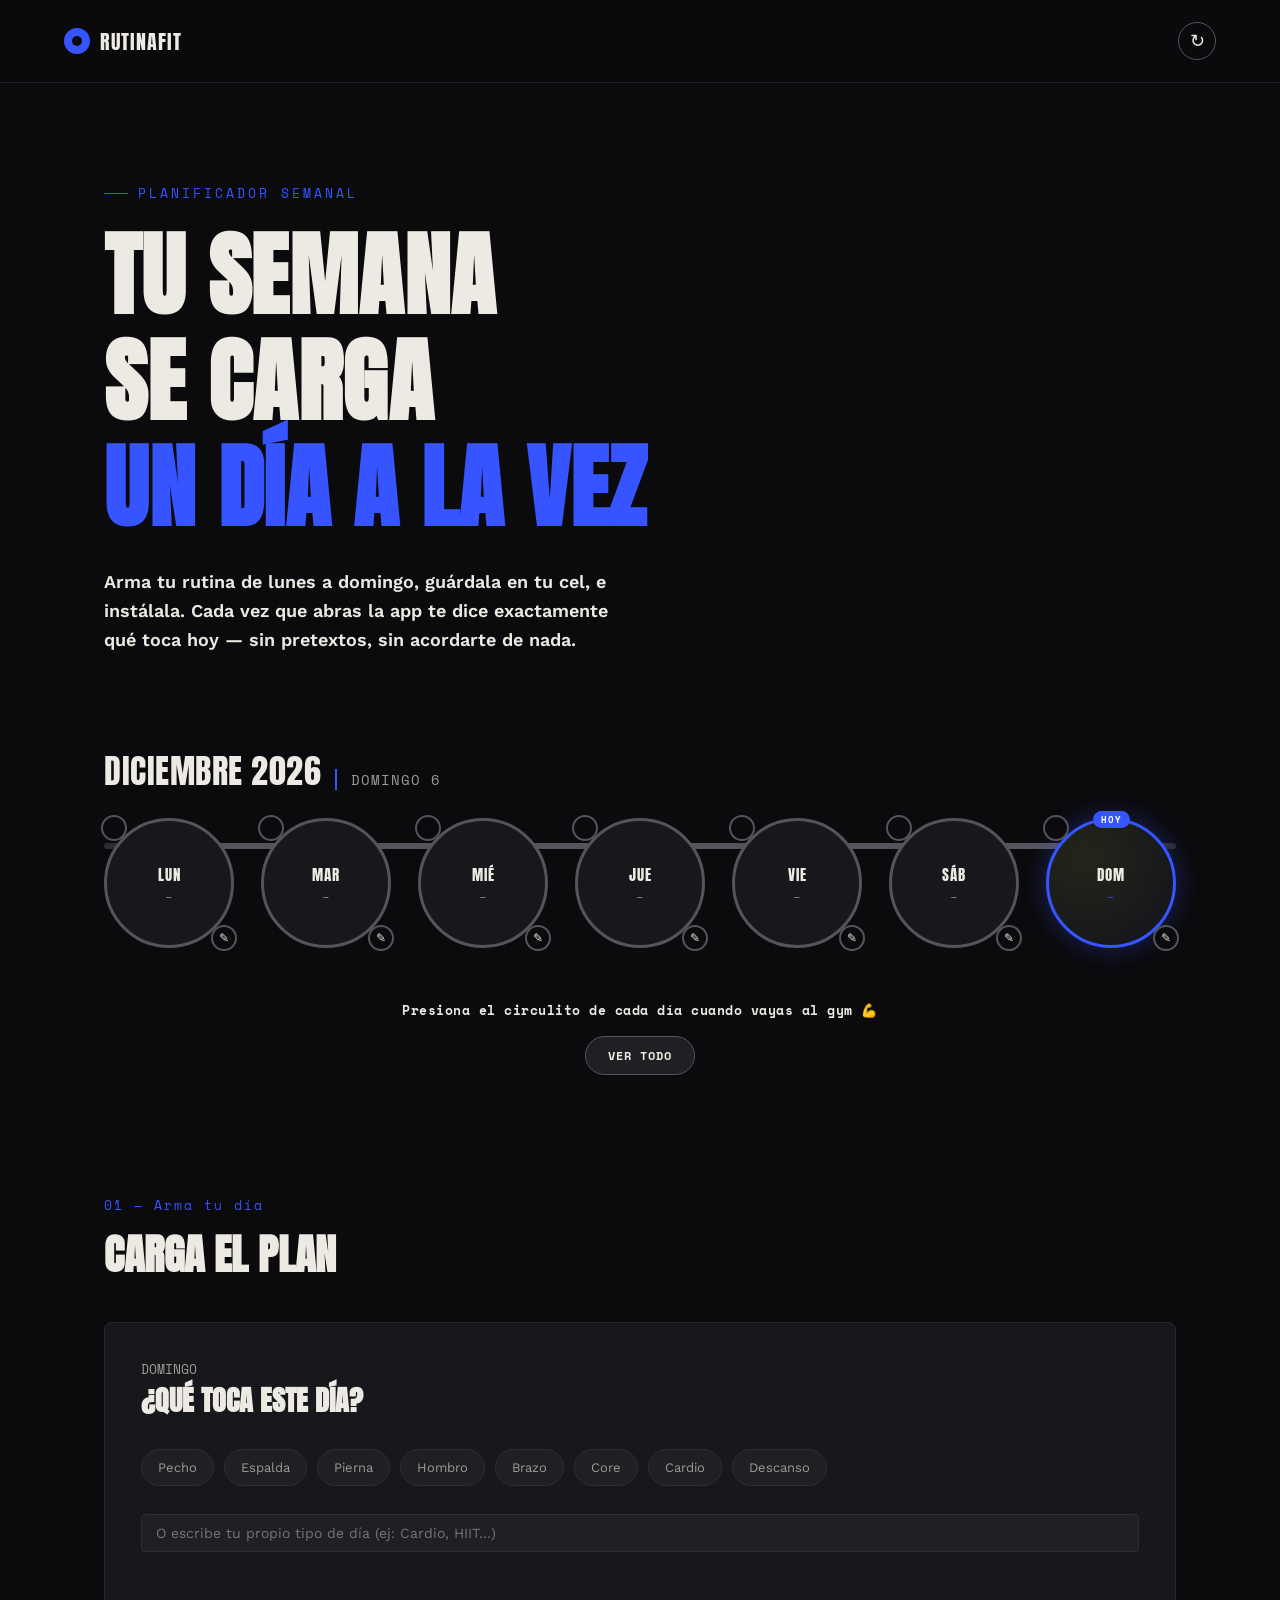
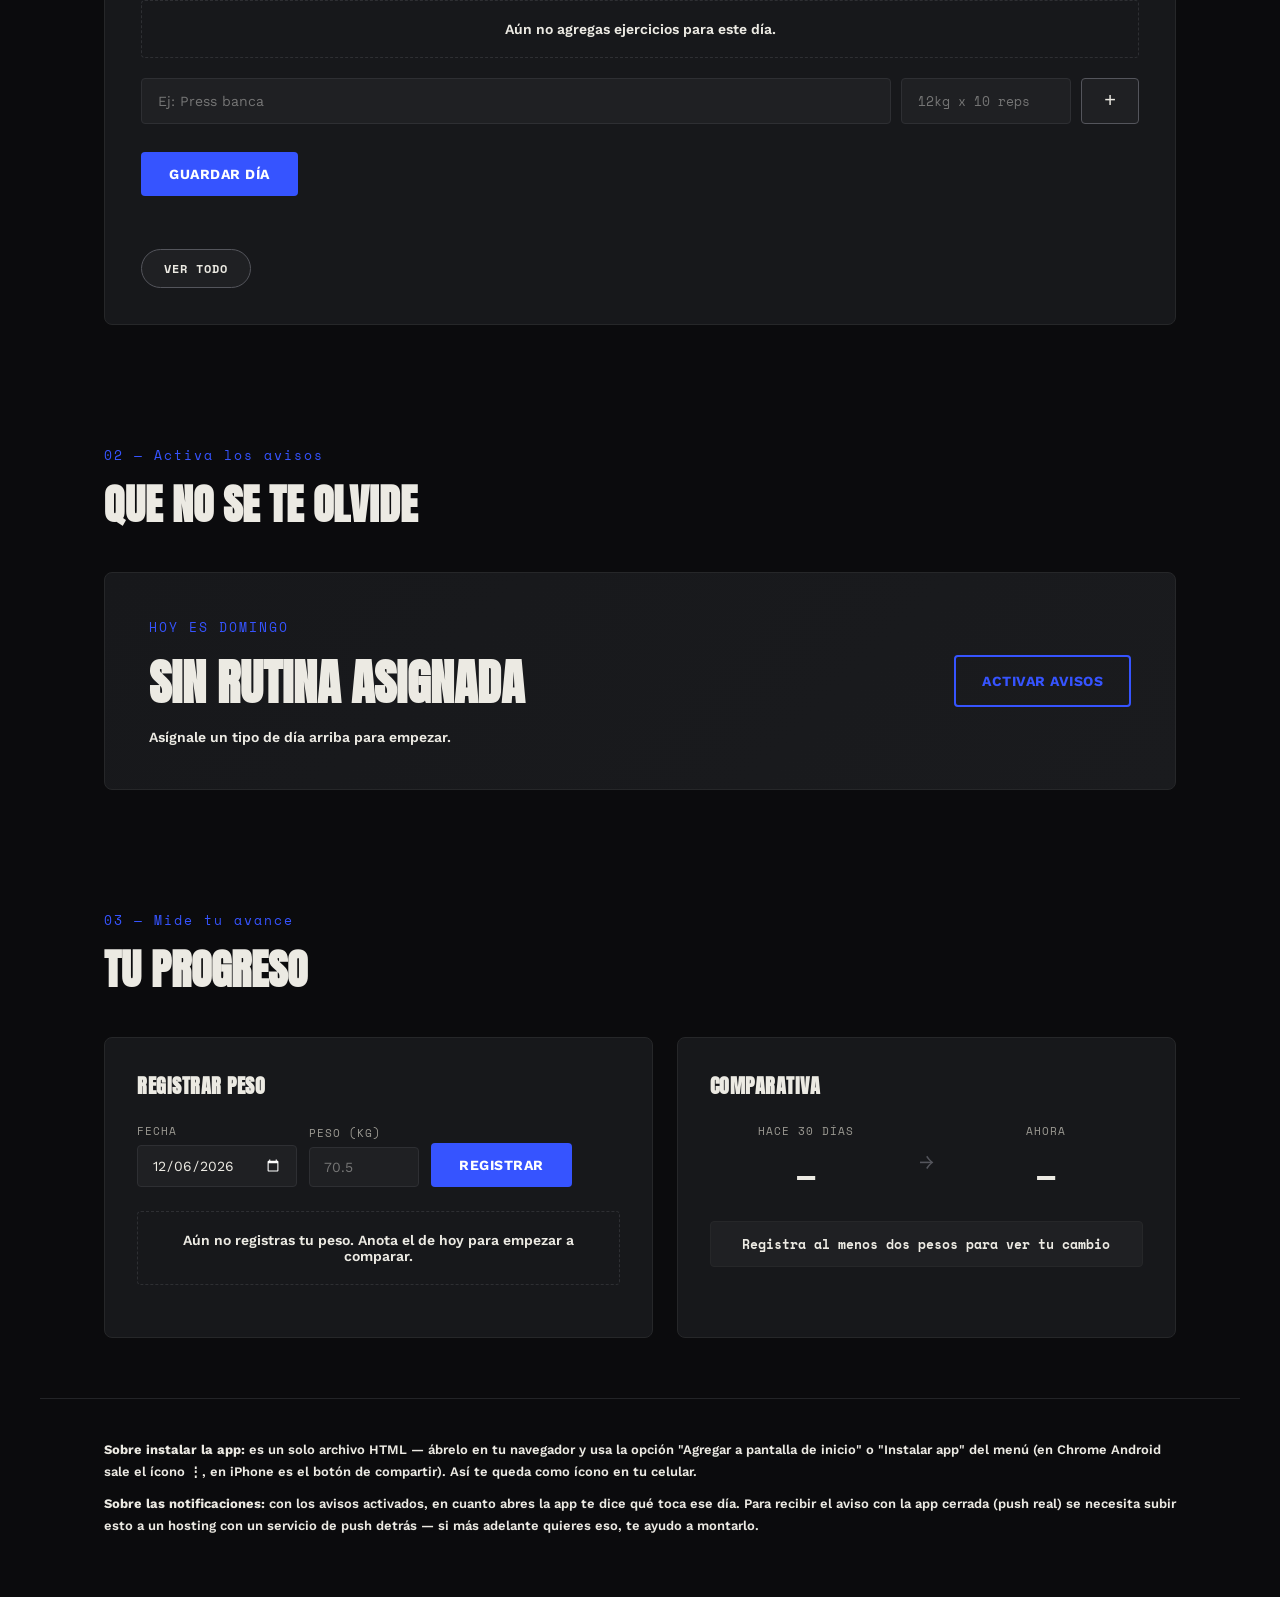
==== rutinafit.html @ 5ab1d134 "Add files via upload" ====
<!DOCTYPE html>
<html lang="es">
<head>
<meta charset="UTF-8">
<meta name="viewport" content="width=device-width, initial-scale=1.0">
<title>RutinaFit — Tu semana, cargada</title>
<meta name="theme-color" content="#0B0B0D">
<meta name="apple-mobile-web-app-capable" content="yes">
<meta name="apple-mobile-web-app-status-bar-style" content="black-translucent">
<meta name="apple-mobile-web-app-title" content="RutinaFit">
<link rel="preconnect" href="https://fonts.googleapis.com">
<link rel="preconnect" href="https://fonts.gstatic.com" crossorigin>
<link href="https://fonts.googleapis.com/css2?family=Anton&family=Work+Sans:wght@400;500;600;700&family=Space+Mono:wght@400;700&display=swap" rel="stylesheet">
<style>
  :root{
    --void:#0B0B0D;
    --panel:#17181B;
    --panel-2:#1F2023;
    --steel:#54555C;
    --chalk:#ECEAE3;
    --chalk-dim:#9C9A93;
    --volt:#3654FF;
    --volt-text:#FFFFFF;
    --blood:#FF4433;
    --radius:4px;
  }
  *{margin:0;padding:0;box-sizing:border-box;}
  html{scroll-behavior:smooth;}
  body{
    background:var(--void);
    color:var(--chalk);
    font-family:'Work Sans', sans-serif;
    -webkit-font-smoothing:antialiased;
    min-height:100vh;
  }
  ::selection{background:var(--volt);color:var(--volt-text);}
  .mono{font-family:'Space Mono', monospace;}
  .display{font-family:'Anton', sans-serif; text-transform:uppercase; letter-spacing:0.5px;}

  /* NAV */
  nav{
    display:flex;justify-content:space-between;align-items:center;
    padding:22px 5vw;
    border-bottom:1px solid #232427;
    position:sticky;top:0;background:rgba(11,11,13,0.9);backdrop-filter:blur(8px);
    z-index:50;
  }
  .logo{display:flex;align-items:center;gap:10px;}
  .logo-mark{width:26px;height:26px;background:var(--volt);border-radius:50%;position:relative;flex-shrink:0;}
  .logo-mark::after{content:"";position:absolute;inset:8px;background:var(--void);border-radius:50%;}
  .logo-text{font-family:'Anton',sans-serif;font-size:20px;letter-spacing:1px;text-transform:uppercase;}
  .nav-actions{display:flex;align-items:center;gap:10px;}
  #refreshBtn{
    background:transparent;border:1px solid var(--steel);color:var(--chalk);
    width:38px;height:38px;border-radius:50%;cursor:pointer;
    font-size:18px;line-height:1;display:flex;align-items:center;justify-content:center;
    transition:all .2s ease;flex-shrink:0;
  }
  #refreshBtn:hover{border-color:var(--volt);color:var(--volt);transform:rotate(90deg);}
  #refreshBtn:active{transform:rotate(180deg) scale(0.92);}
  #installBtn{
    background:transparent;border:1px solid var(--steel);color:var(--chalk);
    padding:10px 18px;font-family:'Space Mono',monospace;font-size:12px;
    text-transform:uppercase;letter-spacing:1px;cursor:pointer;border-radius:var(--radius);
    transition:all .2s ease;display:none;
  }
  #installBtn:hover{border-color:var(--volt);color:var(--volt);}

  /* HERO */
  .hero{padding:100px 5vw 60px;max-width:1200px;margin:0 auto;}
  .eyebrow{
    font-family:'Space Mono',monospace;color:var(--volt);font-size:13px;
    letter-spacing:3px;text-transform:uppercase;margin-bottom:20px;
    display:flex;align-items:center;gap:10px;
  }
  .eyebrow::before{content:"";width:24px;height:1px;background:var(--volt);}

  .date-header{
    display:flex;align-items:baseline;gap:14px;flex-wrap:wrap;
    margin-bottom:22px;
  }
  .date-header .month-year{
    font-family:'Anton',sans-serif;font-size:clamp(24px,3.5vw,34px);
    text-transform:uppercase;color:var(--chalk);letter-spacing:0.5px;
  }
  .date-header .day-today{
    font-family:'Space Mono',monospace;font-size:14px;color:var(--chalk-dim);
    text-transform:uppercase;letter-spacing:1px;
    border-left:2px solid var(--volt);padding-left:14px;
  }
  h1.display{
    font-size:clamp(40px, 8vw, 92px);
    line-height:1.15;
    margin-bottom:28px;
  }
  h1.display .accent{color:var(--volt);display:inline-block;}
  .hero p.sub{
    font-size:18px;color:var(--chalk);font-weight:600;max-width:520px;line-height:1.6;margin-bottom:40px;
  }

  /* BARBELL STRIP - signature element */
  .barbell-wrap{
    margin-top:60px;
    position:relative;
    padding:30px 0;
  }
  .bar-line{
    position:absolute;left:0;right:0;top:50%;height:6px;
    background:linear-gradient(90deg, #2A2B2F, var(--steel) 10%, var(--steel) 90%, #2A2B2F);
    transform:translateY(-50%);
    border-radius:3px;
    z-index:0;
  }
  .plates{display:flex;justify-content:space-between;position:relative;z-index:1;gap:6px;}
  .plate{
    flex:1;
    aspect-ratio:1;
    max-width:130px;
    border-radius:50%;
    background:var(--panel);
    border:3px solid var(--steel);
    display:flex;flex-direction:column;align-items:center;justify-content:center;
    cursor:pointer;
    transition:all .25s ease;
    position:relative;
    padding:8px;
    box-sizing:border-box;
  }
  .plate:hover{border-color:var(--volt);transform:translateY(-4px);}
  .plate.active{
    border-color:var(--volt);
    background:radial-gradient(circle at 30% 30%, #23261a, var(--panel) 70%);
    box-shadow:0 0 24px rgba(54,84,255,0.35);
  }
  .plate.is-today::before{
    content:"HOY";
    position:absolute;top:-10px;
    background:var(--volt);color:var(--volt-text);
    font-family:'Space Mono',monospace;font-size:9px;font-weight:700;
    padding:2px 8px;border-radius:10px;letter-spacing:1px;
  }
  .plate .day-abbr{font-family:'Anton',sans-serif;font-size:15px;letter-spacing:1px;}
  .plate .day-tag{
    font-family:'Space Mono',monospace;font-size:9px;color:var(--chalk-dim);
    margin-top:4px;text-align:center;padding:0 4px;
    text-transform:uppercase;letter-spacing:0.5px;
    max-width:90%;overflow:hidden;text-overflow:ellipsis;white-space:nowrap;
  }
  .plate.active .day-tag{color:var(--volt);}
  .plate .note-btn{
    position:absolute;bottom:-6px;right:-6px;
    width:26px;height:26px;border-radius:50%;
    background:var(--void);border:2px solid var(--steel);
    display:flex;align-items:center;justify-content:center;
    font-size:12px;cursor:pointer;transition:all .2s ease;
    z-index:2;
  }
  .plate .note-btn:hover{border-color:var(--volt);color:var(--volt);transform:scale(1.1);}
  .plate.has-note .note-btn{border-color:var(--volt);background:var(--volt);color:var(--volt-text);}

  .plate .check-btn{
    position:absolute;top:-6px;left:-6px;
    width:26px;height:26px;border-radius:50%;
    background:var(--void);border:2px solid var(--steel);
    display:flex;align-items:center;justify-content:center;
    font-size:13px;font-weight:700;cursor:pointer;transition:all .2s ease;
    z-index:2;color:transparent;
  }
  .plate .check-btn:hover{border-color:var(--chalk);transform:scale(1.1);}
  .plate.attended .check-btn{
    border-color:var(--volt);background:var(--volt);color:var(--volt-text);
  }
  .plate .check-btn.disabled{
    opacity:0.25;cursor:not-allowed;pointer-events:none;
  }

  .week-stat{
    text-align:center;margin-top:22px;
    font-family:'Space Mono',monospace;font-size:13px;color:var(--chalk);font-weight:700;
    letter-spacing:0.5px;
  }
  .week-stat strong{color:var(--volt);}

  .view-all-wrap{text-align:center;margin-top:16px;}
  .view-all-btn{
    background:var(--panel-2);border:1px solid var(--steel);color:var(--chalk);
    padding:10px 22px;border-radius:20px;cursor:pointer;font-weight:600;
    font-family:'Space Mono',monospace;font-size:12px;letter-spacing:1px;text-transform:uppercase;
    transition:all .2s ease;
  }
  .view-all-btn:hover{border-color:var(--volt);color:var(--volt);transform:scale(1.06);}

  /* VISTA MENSUAL */
  .month-modal{
    background:var(--panel);border:1px solid #2E2F33;border-radius:8px;
    padding:32px;width:100%;max-width:600px;
    box-shadow:0 20px 60px rgba(0,0,0,0.5);
    max-height:calc(100vh - 40px);overflow-y:auto;overflow-x:hidden;
    margin:auto;box-sizing:border-box;
  }
  .month-modal-header{
    display:flex;align-items:center;justify-content:space-between;margin-bottom:24px;
  }
  .month-modal-header h3{font-family:'Anton',sans-serif;font-size:24px;text-transform:uppercase;}
  .month-nav{display:flex;gap:8px;}
  .month-nav button{
    background:var(--panel-2);border:1px solid #2E2F33;color:var(--chalk);
    width:32px;height:32px;border-radius:50%;cursor:pointer;font-size:14px;
    display:flex;align-items:center;justify-content:center;transition:all .2s ease;
  }
  .month-nav button:hover{border-color:var(--volt);color:var(--volt);transform:scale(1.1);}
  .month-close{
    background:none;border:none;color:var(--chalk-dim);font-size:20px;cursor:pointer;
    position:absolute;top:20px;right:20px;
  }
  .month-close:hover{color:var(--chalk);}

  .month-stat{
    font-family:'Space Mono',monospace;font-size:13px;color:var(--chalk);font-weight:700;
    text-align:center;margin-bottom:22px;
  }
  .month-stat strong{color:var(--volt);}

  .weekday-row{display:grid;grid-template-columns:repeat(7,minmax(0,1fr));gap:6px;margin-bottom:8px;}
  .weekday-row span{
    text-align:center;font-family:'Space Mono',monospace;font-size:10px;color:var(--chalk-dim);
    text-transform:uppercase;letter-spacing:0.5px;
  }
  .month-grid{display:grid;grid-template-columns:repeat(7,minmax(0,1fr));gap:6px;}
  .month-cell{
    aspect-ratio:1;border-radius:6px;min-width:0;
    display:flex;align-items:center;justify-content:center;
    font-family:'Space Mono',monospace;font-size:12px;color:var(--chalk-dim);
    background:var(--panel-2);border:1px solid #262729;
  }
  .month-cell.empty{background:transparent;border:none;}
  .month-cell.future{opacity:0.3;}
  .month-cell.attended{
    background:var(--volt);color:var(--volt-text);border-color:var(--volt);font-weight:700;
  }
  .month-cell.today-cell{border-color:var(--chalk);}

  .plan-cell{
    min-height:64px;border-radius:6px;min-width:0;
    display:flex;flex-direction:column;align-items:center;justify-content:center;gap:3px;
    background:var(--panel-2);border:1px solid #262729;padding:4px 3px;
    overflow:hidden;cursor:pointer;transition:all .15s ease;
  }
  .plan-cell:not(.empty):hover{border-color:var(--volt);transform:translateY(-1px);}
  .plan-cell.empty{background:transparent;border:none;min-height:0;}
  .plan-cell .cell-day{font-family:'Space Mono',monospace;font-size:11px;color:var(--chalk-dim);flex-shrink:0;}
  .plan-cell .cell-tag{
    font-family:'Work Sans',sans-serif;font-size:9px;color:var(--volt);
    text-transform:uppercase;letter-spacing:0.2px;text-align:center;
    width:100%;line-height:1.15;
    display:-webkit-box;-webkit-line-clamp:2;-webkit-box-orient:vertical;
    overflow:hidden;word-break:break-word;
  }
  .plan-cell.has-tag{border-color:rgba(54,84,255,0.45);}
  .plan-cell.today-cell{border-color:var(--chalk);}

  .month-legend{
    display:flex;align-items:center;justify-content:center;gap:20px;margin-top:20px;
    font-family:'Space Mono',monospace;font-size:11px;color:var(--chalk-dim);
  }
  .month-legend .legend-item{display:flex;align-items:center;gap:6px;}
  .legend-dot{width:12px;height:12px;border-radius:3px;}
  .legend-dot.on{background:var(--volt);}
  .legend-dot.off{background:var(--panel-2);border:1px solid #262729;}

  /* MODAL DE NOTA */
  .modal-overlay{
    position:fixed;inset:0;background:rgba(11,11,13,0.85);backdrop-filter:blur(4px);
    display:none;align-items:center;justify-content:center;z-index:100;padding:20px;
    overflow-y:auto;
  }
  .modal-overlay.open{display:flex;}
  .note-modal{
    background:var(--panel);border:1px solid #2E2F33;border-radius:8px;
    padding:32px;width:100%;max-width:420px;
    box-shadow:0 20px 60px rgba(0,0,0,0.5);
    max-height:calc(100vh - 40px);overflow-y:auto;
    margin:auto;
  }
  .modal-day{
    font-family:'Space Mono',monospace;color:var(--volt);font-size:12px;
    letter-spacing:2px;text-transform:uppercase;margin-bottom:6px;
  }
  .note-modal h3{font-family:'Anton',sans-serif;font-size:24px;text-transform:uppercase;margin-bottom:20px;}
  .note-modal label{
    font-family:'Space Mono',monospace;font-size:11px;color:var(--chalk-dim);
    text-transform:uppercase;letter-spacing:1px;display:block;margin-bottom:8px;
  }
  .note-modal input{
    width:100%;background:var(--panel-2);border:1px solid #2E2F33;color:var(--chalk);
    padding:14px 16px;border-radius:var(--radius);font-family:'Work Sans',sans-serif;font-size:15px;
    margin-bottom:14px;
  }
  .note-modal input:focus{outline:none;border-color:var(--volt);}
  .note-modal .quick-tags{display:flex;flex-wrap:wrap;gap:8px;margin-bottom:24px;}
  .note-modal .quick-tag{
    background:var(--panel-2);border:1px solid #2E2F33;color:var(--chalk-dim);
    padding:7px 13px;border-radius:16px;font-size:12px;cursor:pointer;transition:all .15s ease;
  }
  .note-modal .quick-tag:hover{border-color:var(--volt);color:var(--volt);transform:scale(1.06);}
  .note-modal .modal-actions{display:flex;gap:10px;justify-content:flex-end;}
  .modal-btn-secondary{
    background:none;border:1px solid var(--steel);color:var(--chalk-dim);
    padding:12px 20px;border-radius:var(--radius);cursor:pointer;font-size:13px;
    font-family:'Work Sans',sans-serif;text-transform:uppercase;letter-spacing:0.5px;
    transition:all .15s ease;
  }
  .modal-btn-secondary:hover{color:var(--chalk);border-color:var(--volt);transform:scale(1.06);}

  @media (max-width:720px){
    .plates{flex-wrap:wrap;align-items:flex-start;}
    .plate{flex:0 0 calc(25% - 6px);max-width:none;align-self:flex-start;}
    .bar-line{display:none;}
  }

  /* SECTIONS */
  section{padding:60px 5vw;max-width:1200px;margin:0 auto;}
  .section-head{margin-bottom:36px;}
  .section-head .num{font-family:'Space Mono',monospace;color:var(--volt);font-size:13px;letter-spacing:2px;}
  .section-head h2{font-family:'Anton',sans-serif;font-size:clamp(26px,4vw,42px);text-transform:uppercase;margin-top:8px;}

  /* EDITOR PANEL */
  .editor{
    background:var(--panel);
    border:1px solid #262729;
    border-radius:8px;
    padding:36px;
  }
  .editor-header{
    display:flex;justify-content:space-between;align-items:flex-start;
    margin-bottom:28px;flex-wrap:wrap;gap:16px;
  }
  .editor-header h3{font-family:'Anton',sans-serif;font-size:28px;text-transform:uppercase;}
  .editor-header .day-label{color:var(--chalk-dim);font-family:'Space Mono',monospace;font-size:13px;}

  .tipo-grid{display:flex;flex-wrap:wrap;gap:10px;margin-bottom:28px;}
  .tipo-btn{
    background:var(--panel-2);border:1px solid #2E2F33;color:var(--chalk-dim);
    padding:10px 16px;border-radius:20px;font-size:13px;cursor:pointer;
    transition:all .2s ease;font-family:'Work Sans',sans-serif;
  }
  .tipo-btn:hover{border-color:var(--volt);color:var(--volt);transform:scale(1.08);}
  .tipo-btn.selected{background:var(--volt);color:var(--volt-text);border-color:var(--volt);font-weight:600;}

  .custom-tipo{
    display:flex;gap:10px;margin-bottom:28px;
  }
  .custom-tipo input{
    flex:1;background:var(--panel-2);border:1px solid #2E2F33;color:var(--chalk);
    padding:10px 14px;border-radius:var(--radius);font-family:'Work Sans',sans-serif;font-size:14px;
  }
  .custom-tipo input:focus{outline:none;border-color:var(--volt);}

  .ejercicios-list{display:flex;flex-direction:column;gap:8px;margin-bottom:20px;}
  .ejercicio-row{
    display:flex;align-items:center;gap:12px;
    background:var(--panel-2);padding:12px 16px;border-radius:var(--radius);
    border:1px solid #262729;
  }
  .ejercicio-row .idx{font-family:'Space Mono',monospace;color:var(--volt);font-size:13px;width:20px;}
  .ejercicio-row span.name{flex:1;font-size:14px;}
  .ejercicio-row button{
    background:none;border:none;color:var(--steel);cursor:pointer;font-size:16px;
    padding:4px 8px;line-height:1;
  }
  .ejercicio-row button:hover{color:var(--blood);}

  .add-ejercicio{display:flex;gap:10px;margin-bottom:28px;flex-wrap:wrap;}
  .add-ejercicio input{
    background:var(--panel-2);border:1px solid #2E2F33;color:var(--chalk);
    padding:12px 16px;border-radius:var(--radius);font-family:'Work Sans',sans-serif;font-size:14px;
  }
  .add-ejercicio input#newEjercicioInput{flex:1 1 55%;min-width:160px;}
  .add-ejercicio input#newEjercicioDetailInput{
    flex:0 1 170px;min-width:130px;
    font-family:'Space Mono',monospace;font-size:13px;
  }
  .add-ejercicio input:focus{outline:none;border-color:var(--volt);}
  .add-ejercicio button{
    background:var(--panel-2);border:1px solid var(--steel);color:var(--chalk);
    padding:0 22px;border-radius:var(--radius);cursor:pointer;font-size:20px;
    transition:all .2s ease;
  }
  .add-ejercicio button:hover{border-color:var(--volt);color:var(--volt);transform:scale(1.08);}

  .ejercicio-row .detail-badge{
    font-family:'Space Mono',monospace;font-size:11px;color:var(--volt);
    background:rgba(54,84,255,0.15);padding:4px 10px;border-radius:12px;
    white-space:nowrap;
  }

  .empty-state{
    color:var(--chalk);font-weight:600;font-size:14px;text-align:center;padding:20px;
    border:1px dashed #2E2F33;border-radius:var(--radius);margin-bottom:20px;
  }

  .btn-primary{
    background:var(--volt);color:var(--volt-text);border:none;
    padding:14px 28px;border-radius:var(--radius);font-weight:700;
    font-family:'Work Sans',sans-serif;font-size:14px;cursor:pointer;
    text-transform:uppercase;letter-spacing:0.5px;
    transition:transform .15s ease;
  }
  .btn-primary:hover{transform:translateY(-2px);}
  .save-hint{
    color:var(--chalk-dim);font-size:12px;margin-top:12px;font-family:'Space Mono',monospace;
    opacity:0;transition:opacity .3s ease;
  }
  .save-hint.show{opacity:1;}

  /* HOY TOCA */
  .hoy-card{
    background:linear-gradient(135deg, var(--panel), #1A1B1E);
    border:1px solid #262729;border-radius:8px;
    padding:44px;display:flex;justify-content:space-between;align-items:center;flex-wrap:wrap;gap:24px;
  }
  .hoy-left .label{font-family:'Space Mono',monospace;color:var(--volt);font-size:13px;letter-spacing:2px;margin-bottom:10px;}
  .hoy-left h3{font-family:'Anton',sans-serif;font-size:clamp(28px,5vw,48px);text-transform:uppercase;}
  .hoy-left p{color:var(--chalk);font-weight:600;margin-top:10px;font-size:14px;}
  .notif-btn{
    background:transparent;border:2px solid var(--volt);color:var(--volt);
    padding:16px 26px;border-radius:var(--radius);cursor:pointer;font-weight:700;
    font-family:'Work Sans',sans-serif;font-size:14px;text-transform:uppercase;letter-spacing:0.5px;
    white-space:nowrap;transition:all .2s ease;
  }
  .notif-btn:hover{background:var(--volt);color:var(--volt-text);}
  .notif-btn.active{background:var(--volt);color:var(--volt-text);}
  .notif-btn.active::before{content:"✓ ";}

  footer{
    padding:40px 5vw 60px;max-width:1200px;margin:0 auto;
    border-top:1px solid #232427;
    color:var(--chalk);font-weight:600;font-size:13px;line-height:1.7;
  }
  footer strong{color:var(--chalk);}

  /* PROGRESO */
  .progreso-grid{
    display:grid;grid-template-columns:1.1fr 1fr;gap:24px;
  }
  @media (max-width:900px){ .progreso-grid{grid-template-columns:1fr;} }

  .log-card, .compare-card{
    background:var(--panel);border:1px solid #262729;border-radius:8px;padding:32px;
  }
  .card-title{
    font-family:'Anton',sans-serif;font-size:20px;text-transform:uppercase;
    letter-spacing:0.5px;margin-bottom:22px;
  }

  .log-input-row{display:flex;gap:12px;align-items:flex-end;flex-wrap:wrap;margin-bottom:24px;}
  .input-group{display:flex;flex-direction:column;gap:6px;}
  .input-group label{
    font-family:'Space Mono',monospace;font-size:11px;color:var(--chalk-dim);
    text-transform:uppercase;letter-spacing:1px;
  }
  .input-group input{
    background:var(--panel-2);border:1px solid #2E2F33;color:var(--chalk);
    padding:11px 14px;border-radius:var(--radius);font-family:'Work Sans',sans-serif;font-size:14px;
    color-scheme:dark;
  }
  .input-group input:focus{outline:none;border-color:var(--volt);}
  #weightValueInput{width:110px;}

  .log-list{display:flex;flex-direction:column;gap:8px;max-height:260px;overflow-y:auto;}
  .log-row{
    display:flex;align-items:center;gap:12px;
    background:var(--panel-2);padding:11px 16px;border-radius:var(--radius);
    border:1px solid #262729;
  }
  .log-row .log-date{
    font-family:'Space Mono',monospace;font-size:12px;color:var(--chalk-dim);flex:1;
  }
  .log-row .log-weight{font-family:'Anton',sans-serif;font-size:16px;}
  .log-row .log-weight::after{content:" kg";font-family:'Work Sans',sans-serif;font-size:11px;color:var(--chalk-dim);}
  .log-row button{
    background:none;border:none;color:var(--steel);cursor:pointer;font-size:15px;padding:2px 6px;
  }
  .log-row button:hover{color:var(--blood);}

  .compare-row{display:flex;align-items:center;justify-content:space-between;gap:16px;margin-bottom:20px;}
  .compare-block{text-align:center;flex:1;}
  .compare-label{
    font-family:'Space Mono',monospace;font-size:11px;color:var(--chalk-dim);
    text-transform:uppercase;letter-spacing:1px;margin-bottom:8px;
  }
  .compare-value{font-family:'Anton',sans-serif;font-size:36px;}
  .compare-arrow{color:var(--steel);font-size:20px;}

  .delta-badge{
    text-align:center;padding:12px 16px;border-radius:var(--radius);
    font-family:'Space Mono',monospace;font-size:13px;font-weight:700;margin-bottom:24px;
    background:var(--panel-2);color:var(--chalk);border:1px solid #262729;
  }
  .delta-badge.down{color:var(--volt);border-color:rgba(54,84,255,0.35);}
  .delta-badge.up{color:var(--blood);border-color:rgba(255,68,51,0.3);}

  .chart-wrap{width:100%;}
  .chart-wrap svg{width:100%;height:160px;display:block;}

  @media (max-width:600px){
    .hero{padding:60px 5vw 40px;}
    .editor{padding:24px;}
    .hoy-card{padding:28px;flex-direction:column;align-items:flex-start;}
    .notif-btn{width:100%;}
    .month-modal, .note-modal{padding:18px;max-height:calc(100vh - 24px);}
    .modal-overlay{padding:8px;align-items:flex-start;}
    .month-grid{gap:3px;}
    .plan-cell{min-height:52px;padding:3px 2px;}
    .plan-cell .cell-tag{font-size:7.5px;}
    .plan-cell .cell-day{font-size:10px;}
  }
</style>
</head>
<body>

<nav>
  <div class="logo">
    <div class="logo-mark"></div>
    <div class="logo-text">RutinaFit</div>
  </div>
  <div class="nav-actions">
    <button id="refreshBtn" title="Recargar la app">↻</button>
    <button id="installBtn">↓ Instalar app</button>
  </div>
</nav>

<div class="hero">
  <div class="eyebrow">Planificador semanal</div>
  <h1 class="display">Tu semana<br>se carga<br><span class="accent">un día a la vez</span></h1>
  <p class="sub">Arma tu rutina de lunes a domingo, guárdala en tu cel, e instálala. Cada vez que abras la app te dice exactamente qué toca hoy — sin pretextos, sin acordarte de nada.</p>

  <div class="barbell-wrap">
    <div class="date-header" id="dateHeader"></div>
    <div class="bar-line"></div>
    <div class="plates" id="platesRow"></div>
  </div>
  <div class="week-stat" id="weekStat"></div>
  <div class="view-all-wrap">
    <button class="view-all-btn" id="viewAllBtn">Ver todo</button>
  </div>
</div>

<section id="builder">
  <div class="section-head">
    <div class="num">01 — Arma tu día</div>
    <h2>Carga el plan</h2>
  </div>
  <div class="editor">
    <div class="editor-header">
      <div>
        <div class="day-label" id="editorDayLabel">LUNES</div>
        <h3 id="editorDayTitle">¿Qué toca este día?</h3>
      </div>
    </div>

    <div class="tipo-grid" id="tipoGrid"></div>
    <div class="custom-tipo">
      <input type="text" id="customTipoInput" placeholder="O escribe tu propio tipo de día (ej: Cardio, HIIT...)">
    </div>

    <div class="ejercicios-list" id="ejerciciosList"></div>
    <div class="empty-state" id="emptyState">Aún no agregas ejercicios para este día.</div>

    <div class="add-ejercicio">
      <input type="text" id="newEjercicioInput" placeholder="Ej: Press banca" maxlength="60">
      <input type="text" id="newEjercicioDetailInput" placeholder="12kg x 10 reps" maxlength="30">
      <button id="addEjercicioBtn">+</button>
    </div>

    <button class="btn-primary" id="saveDayBtn">Guardar día</button>
    <div class="save-hint" id="saveHint">✓ Guardado en este dispositivo</div>

    <div class="view-all-wrap" style="text-align:left;margin-top:24px;">
      <button class="view-all-btn" id="viewPlanBtn">Ver todo</button>
    </div>
  </div>
</section>

<section id="hoy">
  <div class="section-head">
    <div class="num">02 — Activa los avisos</div>
    <h2>Que no se te olvide</h2>
  </div>
  <div class="hoy-card">
    <div class="hoy-left">
      <div class="label" id="hoyLabel">HOY ES LUNES</div>
      <h3 id="hoyTipo">Sin rutina asignada</h3>
      <p id="hoyDetalle">Asígnale un tipo de día arriba para empezar.</p>
    </div>
    <button class="notif-btn" id="notifBtn">Activar avisos</button>
  </div>
</section>

<section id="progreso">
  <div class="section-head">
    <div class="num">03 — Mide tu avance</div>
    <h2>Tu progreso</h2>
  </div>

  <div class="progreso-grid">
    <div class="log-card">
      <h3 class="card-title">Registrar peso</h3>
      <div class="log-input-row">
        <div class="input-group">
          <label for="weightDateInput">Fecha</label>
          <input type="date" id="weightDateInput">
        </div>
        <div class="input-group">
          <label for="weightValueInput">Peso (kg)</label>
          <input type="number" id="weightValueInput" step="0.1" min="0" placeholder="70.5">
        </div>
        <button class="btn-primary" id="addWeightBtn">Registrar</button>
      </div>

      <div class="log-list" id="weightLogList"></div>
      <div class="empty-state" id="weightEmptyState">Aún no registras tu peso. Anota el de hoy para empezar a comparar.</div>
    </div>

    <div class="compare-card">
      <h3 class="card-title">Comparativa</h3>
      <div class="compare-row">
        <div class="compare-block">
          <div class="compare-label" id="compareFromLabel">Hace 30 días</div>
          <div class="compare-value" id="compareFromValue">—</div>
        </div>
        <div class="compare-arrow" id="compareArrow">→</div>
        <div class="compare-block">
          <div class="compare-label">Ahora</div>
          <div class="compare-value" id="compareToValue">—</div>
        </div>
      </div>
      <div class="delta-badge" id="deltaBadge">Registra al menos dos pesos para ver tu cambio</div>

      <div class="chart-wrap" id="chartWrap">
        <svg id="weightChart" viewBox="0 0 600 200" preserveAspectRatio="none"></svg>
      </div>
    </div>
  </div>
</section>

<footer>
  <p><strong>Sobre instalar la app:</strong> es un solo archivo HTML — ábrelo en tu navegador y usa la opción "Agregar a pantalla de inicio" o "Instalar app" del menú (en Chrome Android sale el ícono ⋮, en iPhone es el botón de compartir). Así te queda como ícono en tu celular.</p>
  <p style="margin-top:10px;"><strong>Sobre las notificaciones:</strong> con los avisos activados, en cuanto abres la app te dice qué toca ese día. Para recibir el aviso con la app cerrada (push real) se necesita subir esto a un hosting con un servicio de push detrás — si más adelante quieres eso, te ayudo a montarlo.</p>
</footer>

<div class="modal-overlay" id="noteModalOverlay">
  <div class="note-modal">
    <div class="modal-day" id="modalDayLabel">JUEVES</div>
    <h3>Ingresar nota</h3>
    <label for="modalNoteInput">¿Qué toca este día?</label>
    <input type="text" id="modalNoteInput" placeholder="Ej: Día de pecho" maxlength="40">
    <div class="quick-tags" id="modalQuickTags"></div>
    <div class="modal-actions">
      <button class="modal-btn-secondary" id="modalCancelBtn">Cancelar</button>
      <button class="btn-primary" id="modalSaveBtn">Guardar nota</button>
    </div>
  </div>
</div>

<div class="modal-overlay" id="monthModalOverlay">
  <div class="month-modal" style="position:relative;">
    <button class="month-close" id="monthCloseBtn">✕</button>
    <div class="month-modal-header">
      <h3 id="monthLabel">Agosto 2026</h3>
      <div class="month-nav">
        <button id="monthPrevBtn">‹</button>
        <button id="monthNextBtn">›</button>
      </div>
    </div>
    <div class="month-stat" id="monthStat"></div>
    <div class="weekday-row">
      <span>L</span><span>M</span><span>M</span><span>J</span><span>V</span><span>S</span><span>D</span>
    </div>
    <div class="month-grid" id="monthGrid"></div>
    <div class="month-legend">
      <div class="legend-item"><div class="legend-dot on"></div> Asististe</div>
      <div class="legend-item"><div class="legend-dot off"></div> No asististe</div>
    </div>
  </div>
</div>

<div class="modal-overlay" id="planModalOverlay">
  <div class="month-modal" style="position:relative;">
    <button class="month-close" id="planCloseBtn">✕</button>
    <div class="month-modal-header">
      <h3 id="planMonthLabel">Agosto 2026</h3>
      <div class="month-nav">
        <button id="planPrevBtn">‹</button>
        <button id="planNextBtn">›</button>
      </div>
    </div>
    <div class="month-stat">Tu plan repetido cada semana, día por día</div>
    <div class="weekday-row">
      <span>L</span><span>M</span><span>M</span><span>J</span><span>V</span><span>S</span><span>D</span>
    </div>
    <div class="month-grid" id="planGrid"></div>
  </div>
</div>

<div class="modal-overlay" id="dayDetailOverlay">
  <div class="month-modal" style="position:relative;">
    <button class="month-close" id="dayDetailCloseBtn">✕</button>
    <div class="modal-day" id="dayDetailDate">8 DE AGOSTO, 2026</div>
    <h3 id="dayDetailTitle" style="font-family:'Anton',sans-serif;font-size:26px;text-transform:uppercase;margin-bottom:24px;">Jueves / Día de pecho</h3>
    <div class="ejercicios-list" id="dayDetailList"></div>
    <div class="empty-state" id="dayDetailEmpty">No hay ejercicios registrados para este día.</div>
  </div>
</div>

<script>
const DIAS = ["Lunes","Martes","Miércoles","Jueves","Viernes","Sábado","Domingo"];
const DIAS_ABBR = ["LUN","MAR","MIÉ","JUE","VIE","SÁB","DOM"];
const TIPOS_PRESET = ["Pecho","Espalda","Pierna","Hombro","Brazo","Core","Cardio","Descanso"];

const STORAGE_KEY = "rutinafit_week_v1";
const NOTIF_KEY = "rutinafit_notif_enabled";
const LAST_NOTIF_DAY_KEY = "rutinafit_last_notified_day";

function jsDayToIndex(jsDay){ // JS: 0=Sun..6=Sat -> our index 0=Mon..6=Sun
  return jsDay === 0 ? 6 : jsDay - 1;
}

function isoDate(d){
  const y = d.getFullYear();
  const m = String(d.getMonth()+1).padStart(2,'0');
  const day = String(d.getDate()).padStart(2,'0');
  return `${y}-${m}-${day}`;
}

function getMondayOfCurrentWeek(){
  const now = new Date();
  const idx = jsDayToIndex(now.getDay()); // 0=Mon..6=Sun
  const monday = new Date(now);
  monday.setDate(now.getDate() - idx);
  monday.setHours(0,0,0,0);
  return monday;
}

function dateForPlateIndex(i){
  const monday = getMondayOfCurrentWeek();
  const d = new Date(monday);
  d.setDate(monday.getDate() + i);
  return d;
}

function loadWeek(){
  try{
    const raw = localStorage.getItem(STORAGE_KEY);
    if(raw) return JSON.parse(raw);
  }catch(e){}
  const week = {};
  DIAS.forEach(d => week[d] = {tipo:"", ejercicios:[]});
  return week;
}

function saveWeek(week){
  localStorage.setItem(STORAGE_KEY, JSON.stringify(week));
}

let week = loadWeek();
let selectedDayIndex = jsDayToIndex(new Date().getDay());
let draftTipo = week[DIAS[selectedDayIndex]].tipo;

// ===== ASISTENCIA AL GYM =====
const ATTENDANCE_KEY = "rutinafit_attendance_v1";

function loadAttendance(){
  try{
    const raw = localStorage.getItem(ATTENDANCE_KEY);
    if(raw) return JSON.parse(raw);
  }catch(e){}
  return [];
}
function saveAttendance(list){
  localStorage.setItem(ATTENDANCE_KEY, JSON.stringify(list));
}
let attendance = loadAttendance();

function toggleAttendance(dateStr){
  if(attendance.includes(dateStr)){
    attendance = attendance.filter(d => d !== dateStr);
  } else {
    attendance.push(dateStr);
  }
  saveAttendance(attendance);
}

function renderWeekStat(){
  const stat = document.getElementById('weekStat');
  let count = 0;
  for(let i=0;i<7;i++){
    if(attendance.includes(isoDate(dateForPlateIndex(i)))) count++;
  }
  if(count === 0){
    stat.innerHTML = `Presiona el circulito de cada día cuando vayas al gym 💪`;
  } else {
    stat.innerHTML = `Fuiste al gym <strong>${count} de 7</strong> días esta semana`;
  }
}

const MESES_FULL = ["Enero","Febrero","Marzo","Abril","Mayo","Junio","Julio","Agosto","Septiembre","Octubre","Noviembre","Diciembre"];
const DIAS_FULL = ["Lunes","Martes","Miércoles","Jueves","Viernes","Sábado","Domingo"];

function renderDateHeader(){
  const now = new Date();
  const diaNombre = DIAS_FULL[jsDayToIndex(now.getDay())];
  const mes = MESES_FULL[now.getMonth()];
  const dia = now.getDate();
  const anio = now.getFullYear();
  document.getElementById('dateHeader').innerHTML = `
    <span class="month-year">${mes} ${anio}</span>
    <span class="day-today">${diaNombre} ${dia}</span>
  `;
}

function renderPlates(){
  const row = document.getElementById('platesRow');
  row.innerHTML = "";
  const todayIndex = jsDayToIndex(new Date().getDay());
  const todayStr = isoDate(new Date());
  DIAS.forEach((dia, i) => {
    const plate = document.createElement('div');
    plate.className = 'plate';
    if(i === selectedDayIndex) plate.classList.add('active');
    if(i === todayIndex) plate.classList.add('is-today');
    const tipo = week[dia].tipo;
    if(tipo) plate.classList.add('has-note');

    const plateDateStr = isoDate(dateForPlateIndex(i));
    const isAttended = attendance.includes(plateDateStr);
    if(isAttended) plate.classList.add('attended');

    plate.innerHTML = `
      <div class="check-btn" data-date="${plateDateStr}" title="${isAttended ? 'Marcado como asistido' : 'Marcar asistencia'}">✓</div>
      <div class="day-abbr">${DIAS_ABBR[i]}</div>
      <div class="day-tag">${tipo ? tipo : '—'}</div>
      <div class="note-btn" data-day-index="${i}" title="Ingresar nota">✎</div>
    `;
    plate.addEventListener('click', (e) => {
      if(e.target.closest('.note-btn') || e.target.closest('.check-btn')) return;
      selectedDayIndex = i;
      draftTipo = week[dia].tipo;
      renderPlates();
      renderEditor();
    });
    plate.querySelector('.note-btn').addEventListener('click', (e) => {
      e.stopPropagation();
      openNoteModal(i);
    });
    plate.querySelector('.check-btn').addEventListener('click', (e) => {
      e.stopPropagation();
      toggleAttendance(plateDateStr);
      renderPlates();
      renderWeekStat();
    });
    row.appendChild(plate);
  });
  renderWeekStat();
}

// ===== VISTA MENSUAL (CALENDARIO) =====
const MESES = ["Enero","Febrero","Marzo","Abril","Mayo","Junio","Julio","Agosto","Septiembre","Octubre","Noviembre","Diciembre"];
let monthViewDate = new Date();
monthViewDate.setDate(1);

function openMonthModal(){
  monthViewDate = new Date();
  monthViewDate.setDate(1);
  renderMonthGrid();
  document.getElementById('monthModalOverlay').classList.add('open');
}
function closeMonthModal(){
  document.getElementById('monthModalOverlay').classList.remove('open');
}

function renderMonthGrid(){
  const year = monthViewDate.getFullYear();
  const month = monthViewDate.getMonth();
  document.getElementById('monthLabel').textContent = `${MESES[month]} ${year}`;

  const firstOfMonth = new Date(year, month, 1);
  const daysInMonth = new Date(year, month + 1, 0).getDate();
  const leadBlanks = jsDayToIndex(firstOfMonth.getDay()); // how many blanks before day 1
  const todayStr = isoDate(new Date());

  const grid = document.getElementById('monthGrid');
  grid.innerHTML = "";

  for(let i=0;i<leadBlanks;i++){
    const cell = document.createElement('div');
    cell.className = 'month-cell empty';
    grid.appendChild(cell);
  }

  let attendedCount = 0;
  let elapsedDays = 0;

  for(let day=1; day<=daysInMonth; day++){
    const d = new Date(year, month, day);
    const dStr = isoDate(d);
    const isFuture = dStr > todayStr;
    const isAttended = attendance.includes(dStr);
    if(!isFuture) elapsedDays++;
    if(isAttended) attendedCount++;

    const cell = document.createElement('div');
    cell.className = 'month-cell';
    if(isFuture) cell.classList.add('future');
    if(isAttended) cell.classList.add('attended');
    if(dStr === todayStr) cell.classList.add('today-cell');
    cell.textContent = day;
    grid.appendChild(cell);
  }

  const stat = document.getElementById('monthStat');
  if(elapsedDays === 0){
    stat.innerHTML = `Este mes todavía no empieza`;
  } else {
    stat.innerHTML = `Asististe <strong>${attendedCount} de ${elapsedDays}</strong> días transcurridos`;
  }
}

document.getElementById('viewAllBtn').addEventListener('click', openMonthModal);
document.getElementById('monthCloseBtn').addEventListener('click', closeMonthModal);
document.getElementById('monthModalOverlay').addEventListener('click', (e) => {
  if(e.target.id === 'monthModalOverlay') closeMonthModal();
});
document.getElementById('monthPrevBtn').addEventListener('click', () => {
  monthViewDate.setMonth(monthViewDate.getMonth() - 1);
  renderMonthGrid();
});
document.getElementById('monthNextBtn').addEventListener('click', () => {
  monthViewDate.setMonth(monthViewDate.getMonth() + 1);
  renderMonthGrid();
});

// ===== VISTA DE PLAN MENSUAL (rutinas por día) =====
let planViewDate = new Date();
planViewDate.setDate(1);

function openPlanModal(){
  planViewDate = new Date();
  planViewDate.setDate(1);
  renderPlanGrid();
  document.getElementById('planModalOverlay').classList.add('open');
}
function closePlanModal(){
  document.getElementById('planModalOverlay').classList.remove('open');
}

function renderPlanGrid(){
  const year = planViewDate.getFullYear();
  const month = planViewDate.getMonth();
  document.getElementById('planMonthLabel').textContent = `${MESES[month]} ${year}`;

  const firstOfMonth = new Date(year, month, 1);
  const daysInMonth = new Date(year, month + 1, 0).getDate();
  const leadBlanks = jsDayToIndex(firstOfMonth.getDay());
  const todayStr = isoDate(new Date());

  const grid = document.getElementById('planGrid');
  grid.innerHTML = "";

  for(let i=0;i<leadBlanks;i++){
    const cell = document.createElement('div');
    cell.className = 'plan-cell empty';
    grid.appendChild(cell);
  }

  for(let day=1; day<=daysInMonth; day++){
    const d = new Date(year, month, day);
    const dStr = isoDate(d);
    const weekdayIndex = jsDayToIndex(d.getDay());
    const diaNombre = DIAS[weekdayIndex];
    const tipo = week[diaNombre].tipo;

    const cell = document.createElement('div');
    cell.className = 'plan-cell';
    if(tipo) cell.classList.add('has-tag');
    if(dStr === todayStr) cell.classList.add('today-cell');
    cell.innerHTML = `
      <span class="cell-day">${day}</span>
      ${tipo ? `<span class="cell-tag">${tipo}</span>` : ''}
    `;
    cell.addEventListener('click', () => openDayDetail(d, weekdayIndex));
    grid.appendChild(cell);
  }
}

// ===== DETALLE DE DÍA =====
function openDayDetail(dateObj, weekdayIndex){
  const diaNombre = DIAS[weekdayIndex];
  const data = week[diaNombre];
  const dayNum = dateObj.getDate();
  const mesNombre = MESES[dateObj.getMonth()];
  const anio = dateObj.getFullYear();

  document.getElementById('dayDetailDate').textContent = `${dayNum} DE ${mesNombre.toUpperCase()}, ${anio}`;
  document.getElementById('dayDetailTitle').textContent = data.tipo
    ? `${diaNombre} / Día de ${data.tipo}`
    : `${diaNombre} / Sin rutina asignada`;

  const list = document.getElementById('dayDetailList');
  const empty = document.getElementById('dayDetailEmpty');
  list.innerHTML = "";
  if(!data.ejercicios || data.ejercicios.length === 0){
    empty.style.display = 'block';
  } else {
    empty.style.display = 'none';
    data.ejercicios.forEach((ej, idx) => {
      const name = typeof ej === 'string' ? ej : ej.name;
      const detail = typeof ej === 'string' ? '' : (ej.detail || '');
      const row = document.createElement('div');
      row.className = 'ejercicio-row';
      row.innerHTML = `
        <span class="idx mono">${String(idx+1).padStart(2,'0')}</span>
        <span class="name">${name}</span>
        ${detail ? `<span class="detail-badge">${detail}</span>` : ''}
      `;
      list.appendChild(row);
    });
  }

  document.getElementById('dayDetailOverlay').classList.add('open');
}
document.getElementById('dayDetailCloseBtn').addEventListener('click', () => {
  document.getElementById('dayDetailOverlay').classList.remove('open');
});
document.getElementById('dayDetailOverlay').addEventListener('click', (e) => {
  if(e.target.id === 'dayDetailOverlay') document.getElementById('dayDetailOverlay').classList.remove('open');
});

document.getElementById('viewPlanBtn').addEventListener('click', openPlanModal);
document.getElementById('planCloseBtn').addEventListener('click', closePlanModal);
document.getElementById('planModalOverlay').addEventListener('click', (e) => {
  if(e.target.id === 'planModalOverlay') closePlanModal();
});
document.getElementById('planPrevBtn').addEventListener('click', () => {
  planViewDate.setMonth(planViewDate.getMonth() - 1);
  renderPlanGrid();
});
document.getElementById('planNextBtn').addEventListener('click', () => {
  planViewDate.setMonth(planViewDate.getMonth() + 1);
  renderPlanGrid();
});

// ===== MODAL DE NOTA RÁPIDA =====
let modalDayIndex = null;
const NOTE_QUICK_TAGS = ["Pecho","Espalda","Pierna","Hombro","Brazo","Core","Cardio","Descanso"];

function openNoteModal(dayIndex){
  modalDayIndex = dayIndex;
  const dia = DIAS[dayIndex];
  document.getElementById('modalDayLabel').textContent = dia.toUpperCase();
  document.getElementById('modalNoteInput').value = week[dia].tipo || "";
  const tagsWrap = document.getElementById('modalQuickTags');
  tagsWrap.innerHTML = "";
  NOTE_QUICK_TAGS.forEach(tag => {
    const btn = document.createElement('div');
    btn.className = 'quick-tag';
    btn.textContent = tag;
    btn.addEventListener('click', () => {
      document.getElementById('modalNoteInput').value = tag;
    });
    tagsWrap.appendChild(btn);
  });
  document.getElementById('noteModalOverlay').classList.add('open');
  setTimeout(() => document.getElementById('modalNoteInput').focus(), 50);
}

function closeNoteModal(){
  document.getElementById('noteModalOverlay').classList.remove('open');
  modalDayIndex = null;
}

function saveNoteModal(){
  if(modalDayIndex === null) return;
  const dia = DIAS[modalDayIndex];
  const val = document.getElementById('modalNoteInput').value.trim();
  week[dia].tipo = val;
  saveWeek(week);
  if(modalDayIndex === selectedDayIndex) draftTipo = val;
  closeNoteModal();
  renderPlates();
  renderEditor();
  renderHoy();
}

document.getElementById('modalCancelBtn').addEventListener('click', closeNoteModal);
document.getElementById('modalSaveBtn').addEventListener('click', saveNoteModal);
document.getElementById('noteModalOverlay').addEventListener('click', (e) => {
  if(e.target.id === 'noteModalOverlay') closeNoteModal();
});
document.getElementById('modalNoteInput').addEventListener('keydown', (e) => {
  if(e.key === 'Enter'){ e.preventDefault(); saveNoteModal(); }
  if(e.key === 'Escape'){ closeNoteModal(); }
});

function renderTipoGrid(){
  const grid = document.getElementById('tipoGrid');
  grid.innerHTML = "";
  TIPOS_PRESET.forEach(tipo => {
    const btn = document.createElement('button');
    btn.className = 'tipo-btn';
    btn.textContent = tipo;
    if(draftTipo === tipo) btn.classList.add('selected');
    btn.addEventListener('click', () => {
      draftTipo = tipo;
      document.getElementById('customTipoInput').value = "";
      renderTipoGrid();
    });
    grid.appendChild(btn);
  });
}

function ejercicioLabel(ej){
  if(typeof ej === 'string') return ej;
  return ej.detail ? `${ej.name} — ${ej.detail}` : ej.name;
}

function renderEjercicios(){
  const dia = DIAS[selectedDayIndex];
  const list = document.getElementById('ejerciciosList');
  const empty = document.getElementById('emptyState');
  const ejercicios = week[dia].ejercicios;
  list.innerHTML = "";
  if(ejercicios.length === 0){
    empty.style.display = 'block';
  } else {
    empty.style.display = 'none';
    ejercicios.forEach((ej, idx) => {
      const name = typeof ej === 'string' ? ej : ej.name;
      const detail = typeof ej === 'string' ? '' : (ej.detail || '');
      const row = document.createElement('div');
      row.className = 'ejercicio-row';
      row.innerHTML = `
        <span class="idx mono">${String(idx+1).padStart(2,'0')}</span>
        <span class="name">${name}</span>
        ${detail ? `<span class="detail-badge">${detail}</span>` : ''}
        <button data-idx="${idx}" title="Quitar">✕</button>
      `;
      row.querySelector('button').addEventListener('click', () => {
        week[dia].ejercicios.splice(idx, 1);
        renderEjercicios();
      });
      list.appendChild(row);
    });
  }
}

function renderEditor(){
  const dia = DIAS[selectedDayIndex];
  document.getElementById('editorDayLabel').textContent = dia.toUpperCase();
  document.getElementById('editorDayTitle').textContent = draftTipo ? `Día de ${draftTipo}` : '¿Qué toca este día?';
  document.getElementById('customTipoInput').value = TIPOS_PRESET.includes(draftTipo) ? "" : draftTipo;
  renderTipoGrid();
  renderEjercicios();
  document.getElementById('saveHint').classList.remove('show');
}

function renderHoy(){
  const todayIndex = jsDayToIndex(new Date().getDay());
  const dia = DIAS[todayIndex];
  const data = week[dia];
  document.getElementById('hoyLabel').textContent = `HOY ES ${dia.toUpperCase()}`;
  if(data.tipo){
    document.getElementById('hoyTipo').textContent = `Día de ${data.tipo}`;
    document.getElementById('hoyDetalle').textContent = data.ejercicios.length
      ? data.ejercicios.map(ejercicioLabel).join(' · ')
      : 'Sin ejercicios listados todavía.';
  } else {
    document.getElementById('hoyTipo').textContent = 'Sin rutina asignada';
    document.getElementById('hoyDetalle').textContent = 'Asígnale un tipo de día arriba para empezar.';
  }
}

// Custom tipo input
document.getElementById('customTipoInput').addEventListener('input', (e) => {
  draftTipo = e.target.value;
  renderTipoGrid();
  document.getElementById('editorDayTitle').textContent = draftTipo ? `Día de ${draftTipo}` : '¿Qué toca este día?';
});

// Add ejercicio
function addEjercicio(){
  const input = document.getElementById('newEjercicioInput');
  const detailInput = document.getElementById('newEjercicioDetailInput');
  const val = input.value.trim();
  const detail = detailInput.value.trim();
  if(!val) return;
  const dia = DIAS[selectedDayIndex];
  week[dia].ejercicios.push({name: val, detail});
  input.value = "";
  detailInput.value = "";
  input.focus();
  renderEjercicios();
}
document.getElementById('addEjercicioBtn').addEventListener('click', addEjercicio);
document.getElementById('newEjercicioInput').addEventListener('keydown', (e) => {
  if(e.key === 'Enter'){ e.preventDefault(); addEjercicio(); }
});
document.getElementById('newEjercicioDetailInput').addEventListener('keydown', (e) => {
  if(e.key === 'Enter'){ e.preventDefault(); addEjercicio(); }
});

// Save day
document.getElementById('saveDayBtn').addEventListener('click', () => {
  const dia = DIAS[selectedDayIndex];
  week[dia].tipo = draftTipo.trim();
  saveWeek(week);
  renderPlates();
  renderHoy();
  const hint = document.getElementById('saveHint');
  hint.classList.add('show');
  setTimeout(() => hint.classList.remove('show'), 2000);
});

// Notifications
function updateNotifBtn(){
  const btn = document.getElementById('notifBtn');
  const enabled = localStorage.getItem(NOTIF_KEY) === 'true' && Notification.permission === 'granted';
  if(enabled){
    btn.textContent = 'Avisos activados';
    btn.classList.add('active');
  } else {
    btn.textContent = 'Activar avisos';
    btn.classList.remove('active');
  }
}

function maybeNotifyToday(){
  if(localStorage.getItem(NOTIF_KEY) !== 'true') return;
  if(Notification.permission !== 'granted') return;
  const todayIndex = jsDayToIndex(new Date().getDay());
  const todayKey = new Date().toDateString();
  const lastNotified = localStorage.getItem(LAST_NOTIF_DAY_KEY);
  if(lastNotified === todayKey) return;
  const dia = DIAS[todayIndex];
  const data = week[dia];
  const titulo = data.tipo ? `Hoy toca: ${data.tipo} 💪` : 'RutinaFit';
  const cuerpo = data.tipo
    ? (data.ejercicios.length ? data.ejercicios.map(ejercicioLabel).join(' · ') : 'No agregaste ejercicios para hoy todavía.')
    : 'No has asignado rutina para hoy. Ábrela y arma tu plan.';
  try{
    new Notification(titulo, { body: cuerpo });
    localStorage.setItem(LAST_NOTIF_DAY_KEY, todayKey);
  }catch(e){}
}

document.getElementById('notifBtn').addEventListener('click', async () => {
  if(!('Notification' in window)){
    alert('Tu navegador no soporta notificaciones.');
    return;
  }
  if(Notification.permission === 'granted'){
    const enabled = localStorage.getItem(NOTIF_KEY) === 'true';
    localStorage.setItem(NOTIF_KEY, (!enabled).toString());
    updateNotifBtn();
    if(!enabled) maybeNotifyToday();
    return;
  }
  const perm = await Notification.requestPermission();
  if(perm === 'granted'){
    localStorage.setItem(NOTIF_KEY, 'true');
    updateNotifBtn();
    maybeNotifyToday();
  } else {
    localStorage.setItem(NOTIF_KEY, 'false');
    updateNotifBtn();
  }
});

// Check every minute in case the day rolls over while app stays open
setInterval(maybeNotifyToday, 60000);

// ===== PROGRESO DE PESO =====
const WEIGHT_LOG_KEY = "rutinafit_weight_log_v1";

function loadWeightLog(){
  try{
    const raw = localStorage.getItem(WEIGHT_LOG_KEY);
    if(raw) return JSON.parse(raw);
  }catch(e){}
  return [];
}
function saveWeightLog(log){
  localStorage.setItem(WEIGHT_LOG_KEY, JSON.stringify(log));
}
let weightLog = loadWeightLog();

function fmtDateLabel(dateStr){
  const d = new Date(dateStr + 'T00:00:00');
  return d.toLocaleDateString('es-MX', {day:'2-digit', month:'short'});
}

function renderWeightLog(){
  const list = document.getElementById('weightLogList');
  const empty = document.getElementById('weightEmptyState');
  const sorted = [...weightLog].sort((a,b) => b.date.localeCompare(a.date));
  list.innerHTML = "";
  if(sorted.length === 0){
    empty.style.display = 'block';
  } else {
    empty.style.display = 'none';
    sorted.forEach(entry => {
      const row = document.createElement('div');
      row.className = 'log-row';
      row.innerHTML = `
        <span class="log-date">${fmtDateLabel(entry.date)}</span>
        <span class="log-weight">${entry.weight}</span>
        <button data-date="${entry.date}" title="Borrar">✕</button>
      `;
      row.querySelector('button').addEventListener('click', () => {
        weightLog = weightLog.filter(e => e.date !== entry.date);
        saveWeightLog(weightLog);
        renderAllProgreso();
      });
      list.appendChild(row);
    });
  }
}

function renderComparison(){
  const badge = document.getElementById('deltaBadge');
  const fromLabel = document.getElementById('compareFromLabel');
  const fromValue = document.getElementById('compareFromValue');
  const toValue = document.getElementById('compareToValue');

  if(weightLog.length < 2){
    fromValue.textContent = '—';
    toValue.textContent = weightLog.length === 1 ? `${weightLog[0].weight} kg` : '—';
    badge.textContent = 'Registra al menos dos pesos para ver tu cambio';
    badge.className = 'delta-badge';
    return;
  }

  const sorted = [...weightLog].sort((a,b) => a.date.localeCompare(b.date));
  const latest = sorted[sorted.length - 1];
  const latestDate = new Date(latest.date + 'T00:00:00');
  const targetDate = new Date(latestDate);
  targetDate.setDate(targetDate.getDate() - 30);

  // find entry closest to 30 days before latest (prefer earlier or equal, fallback to oldest available)
  let reference = sorted[0];
  let bestDiff = Infinity;
  sorted.forEach(entry => {
    if(entry.date === latest.date) return;
    const d = new Date(entry.date + 'T00:00:00');
    const diff = Math.abs(d - targetDate);
    if(diff < bestDiff){
      bestDiff = diff;
      reference = entry;
    }
  });

  const daysBetween = Math.round((latestDate - new Date(reference.date + 'T00:00:00')) / 86400000);
  fromLabel.textContent = daysBetween >= 25 ? 'Hace ~30 días' : `Hace ${daysBetween} día${daysBetween===1?'':'s'}`;
  fromValue.textContent = `${reference.weight} kg`;
  toValue.textContent = `${latest.weight} kg`;

  const delta = Math.round((latest.weight - reference.weight) * 10) / 10;
  if(delta === 0){
    badge.textContent = 'Te mantuviste igual — 0 kg de cambio';
    badge.className = 'delta-badge';
  } else if(delta < 0){
    badge.textContent = `Bajaste ${Math.abs(delta)} kg 🔥`;
    badge.className = 'delta-badge down';
  } else {
    badge.textContent = `Subiste ${delta} kg`;
    badge.className = 'delta-badge up';
  }
}

function renderChart(){
  const svg = document.getElementById('weightChart');
  const wrap = document.getElementById('chartWrap');
  svg.innerHTML = "";
  if(weightLog.length < 2){
    wrap.style.display = 'none';
    return;
  }
  wrap.style.display = 'block';

  const sorted = [...weightLog].sort((a,b) => a.date.localeCompare(b.date));
  const weights = sorted.map(e => e.weight);
  const min = Math.min(...weights);
  const max = Math.max(...weights);
  const range = (max - min) || 1;
  const padX = 20, padY = 24;
  const w = 600, h = 200;

  const points = sorted.map((entry, i) => {
    const x = sorted.length === 1 ? w/2 : padX + (i / (sorted.length - 1)) * (w - padX*2);
    const y = h - padY - ((entry.weight - min) / range) * (h - padY*2);
    return {x, y, entry};
  });

  const pathD = points.map((p, i) => (i===0 ? `M${p.x},${p.y}` : `L${p.x},${p.y}`)).join(' ');
  const areaD = `${pathD} L${points[points.length-1].x},${h-padY} L${points[0].x},${h-padY} Z`;

  const ns = 'http://www.w3.org/2000/svg';

  const area = document.createElementNS(ns, 'path');
  area.setAttribute('d', areaD);
  area.setAttribute('fill', 'rgba(54,84,255,0.12)');
  svg.appendChild(area);

  const line = document.createElementNS(ns, 'path');
  line.setAttribute('d', pathD);
  line.setAttribute('fill', 'none');
  line.setAttribute('stroke', '#3654FF');
  line.setAttribute('stroke-width', '2.5');
  line.setAttribute('stroke-linejoin', 'round');
  line.setAttribute('stroke-linecap', 'round');
  svg.appendChild(line);

  points.forEach((p, i) => {
    const circle = document.createElementNS(ns, 'circle');
    circle.setAttribute('cx', p.x);
    circle.setAttribute('cy', p.y);
    circle.setAttribute('r', i === points.length-1 ? 5 : 3.5);
    circle.setAttribute('fill', i === points.length-1 ? '#3654FF' : '#ECEAE3');
    svg.appendChild(circle);

    const title = document.createElementNS(ns, 'title');
    title.textContent = `${fmtDateLabel(p.entry.date)}: ${p.entry.weight} kg`;
    circle.appendChild(title);
  });
}

function renderAllProgreso(){
  renderWeightLog();
  renderComparison();
  renderChart();
}

document.getElementById('weightDateInput').valueAsDate = new Date();

document.getElementById('addWeightBtn').addEventListener('click', () => {
  const dateInput = document.getElementById('weightDateInput');
  const weightInput = document.getElementById('weightValueInput');
  const date = dateInput.value;
  const weight = parseFloat(weightInput.value);
  if(!date || isNaN(weight) || weight <= 0){
    weightInput.focus();
    return;
  }
  weightLog = weightLog.filter(e => e.date !== date);
  weightLog.push({date, weight});
  saveWeightLog(weightLog);
  weightInput.value = "";
  renderAllProgreso();
});

document.getElementById('weightValueInput').addEventListener('keydown', (e) => {
  if(e.key === 'Enter'){ e.preventDefault(); document.getElementById('addWeightBtn').click(); }
});

renderAllProgreso();

// PWA install prompt
let deferredPrompt;
window.addEventListener('beforeinstallprompt', (e) => {
  e.preventDefault();
  deferredPrompt = e;
  document.getElementById('installBtn').style.display = 'block';
});
document.getElementById('installBtn').addEventListener('click', async () => {
  if(!deferredPrompt) return;
  deferredPrompt.prompt();
  await deferredPrompt.userChoice;
  deferredPrompt = null;
  document.getElementById('installBtn').style.display = 'none';
});

// Nota: al ser un solo archivo HTML, la instalación como app se hace
// desde el menú del navegador ("Agregar a pantalla de inicio" / "Instalar app").

// Botón de recargar (por si la app se traba). No borra nada: los datos viven en localStorage.
document.getElementById('refreshBtn').addEventListener('click', () => {
  location.reload();
});

// Init
renderPlates();
renderDateHeader();
renderEditor();
renderHoy();
updateNotifBtn();
maybeNotifyToday();
</script>

</body>
</html>
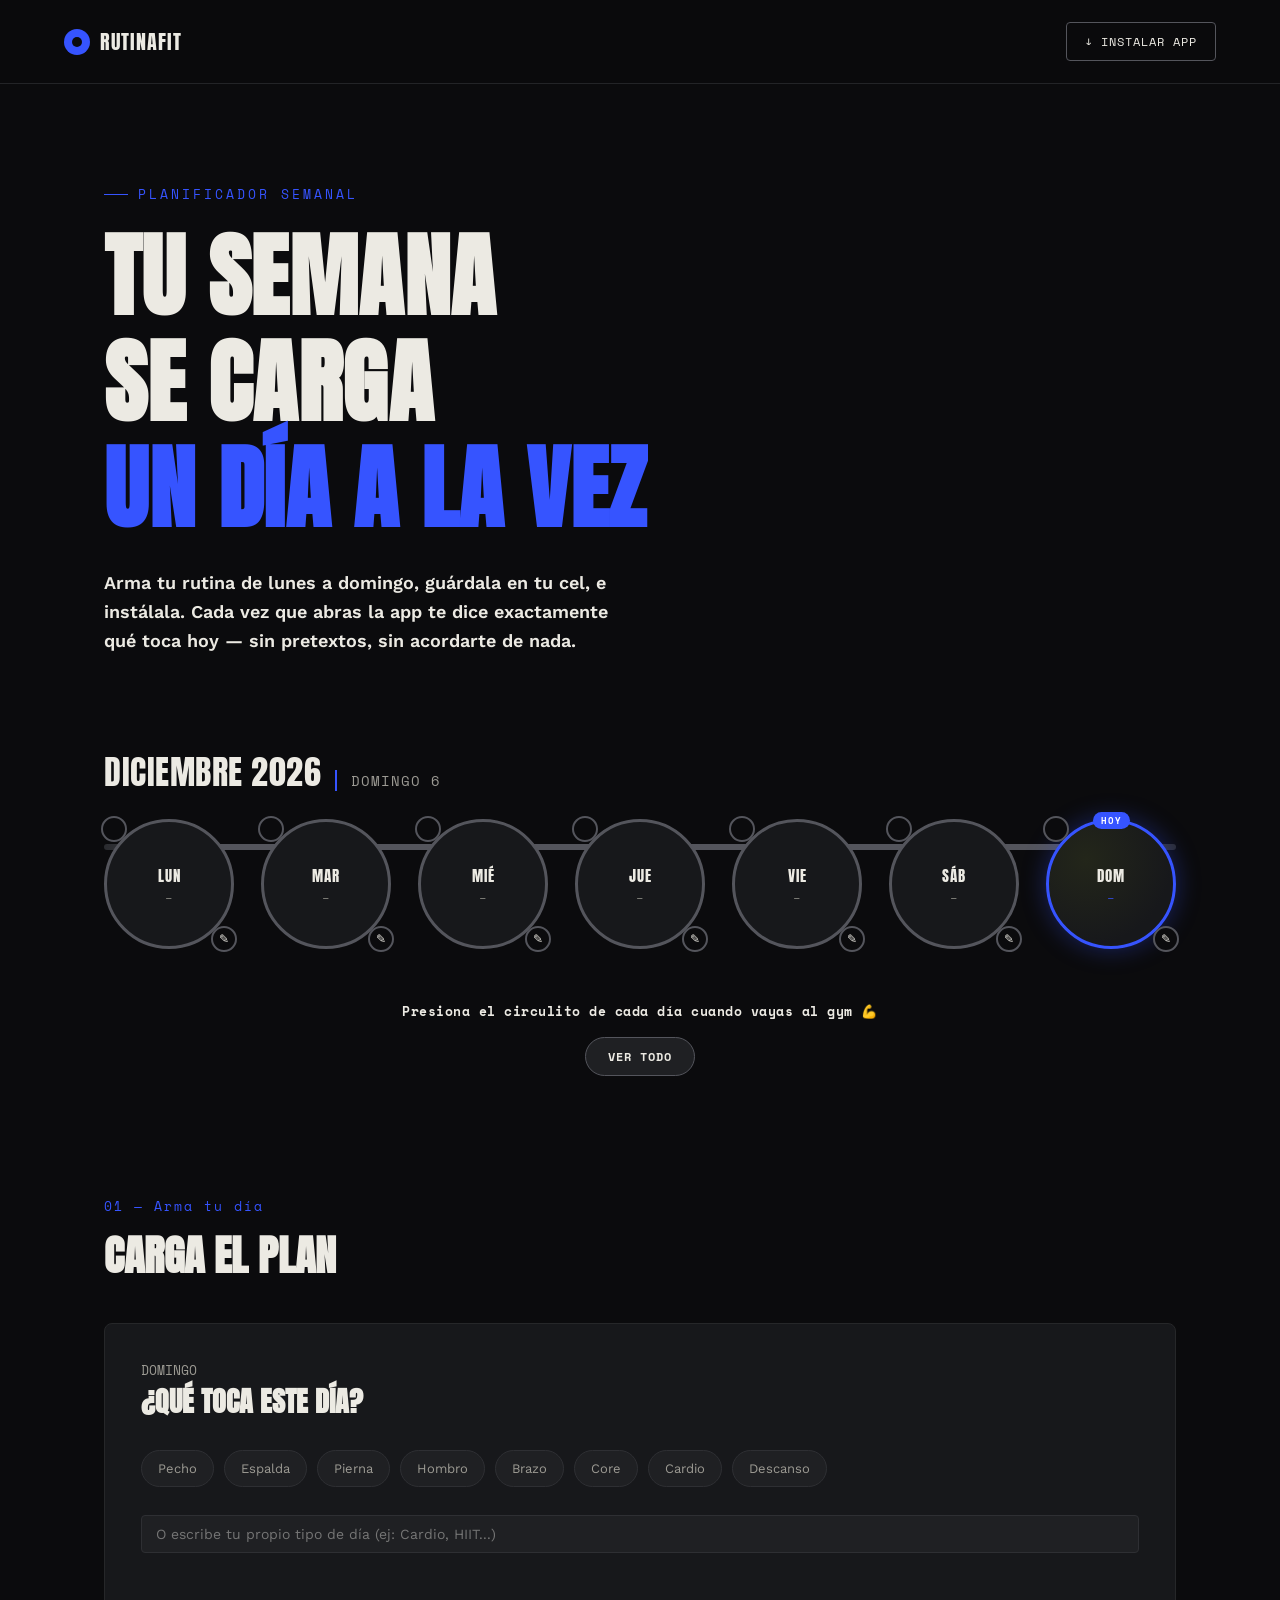
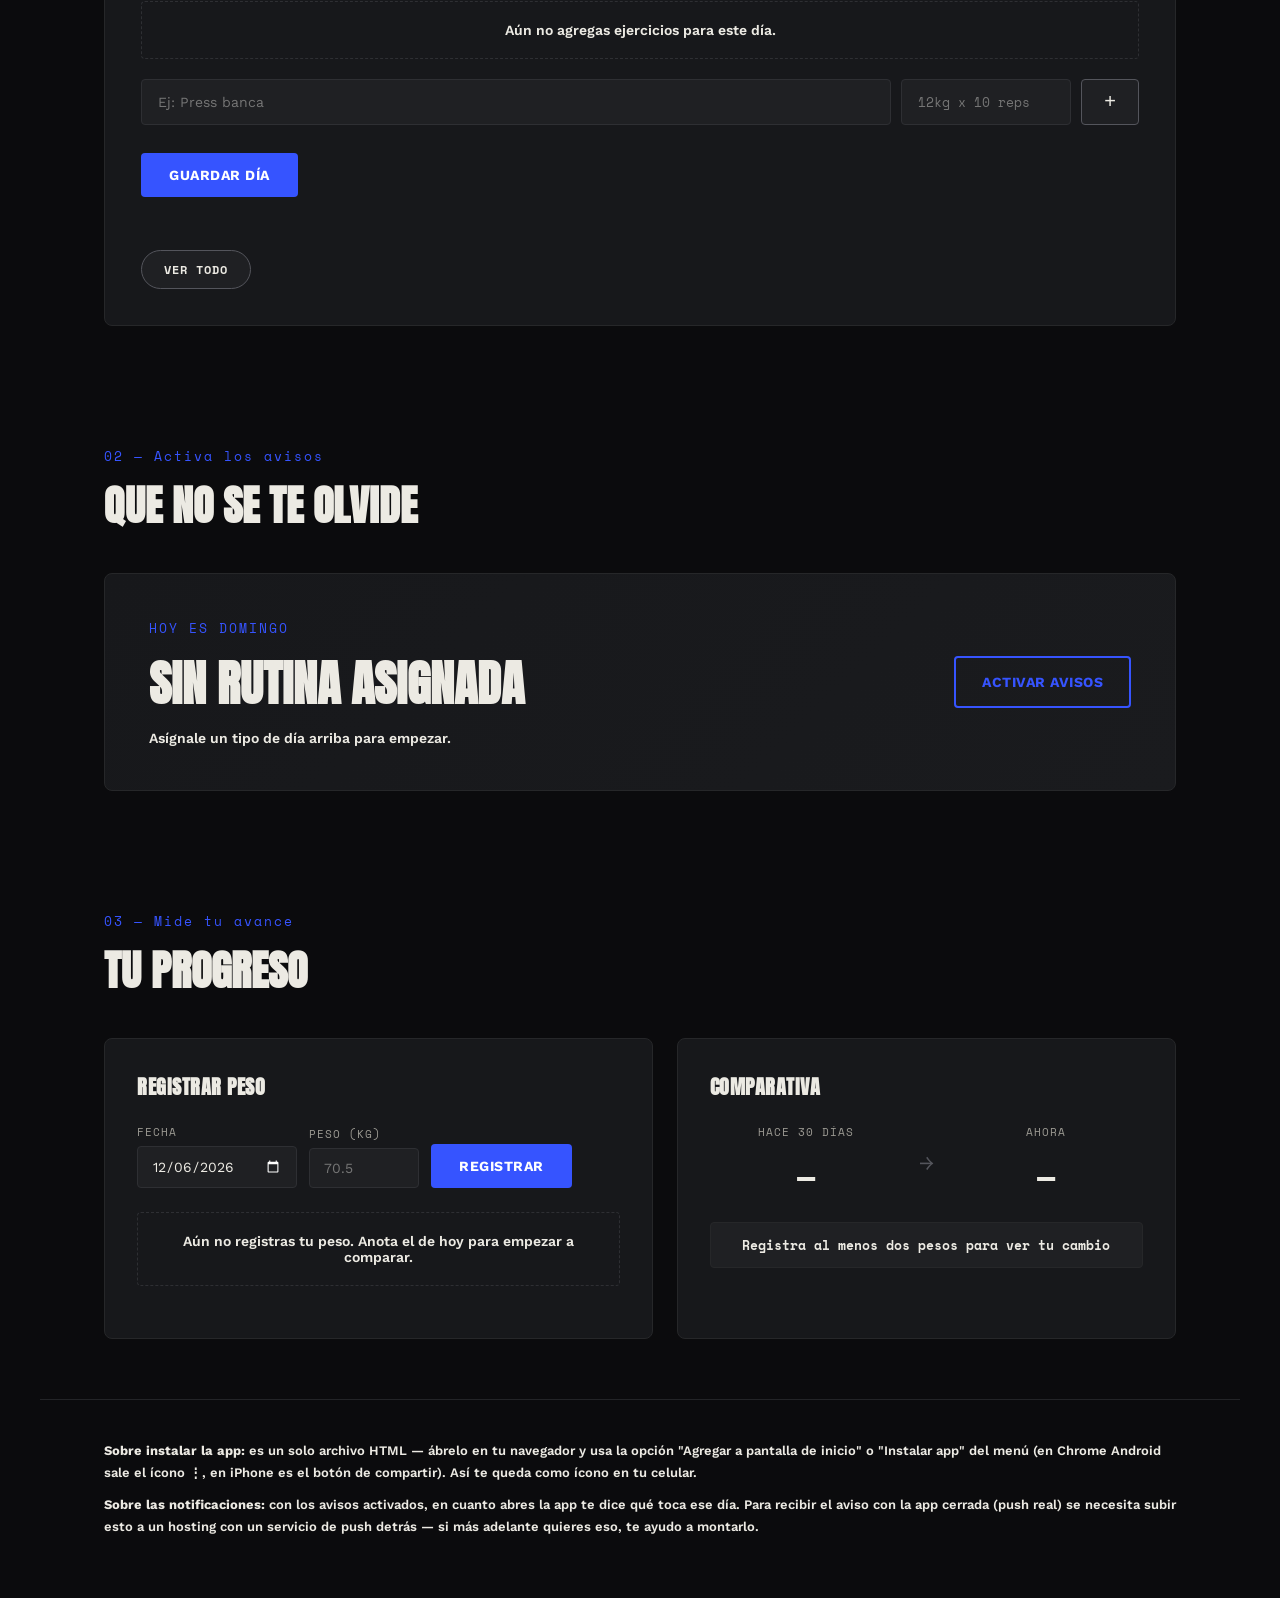
==== commit aa0a424c: "Update rutinafit.html" ====
--- a/rutinafit.html
+++ b/rutinafit.html
@@ -50,19 +50,11 @@
   .logo-mark::after{content:"";position:absolute;inset:8px;background:var(--void);border-radius:50%;}
   .logo-text{font-family:'Anton',sans-serif;font-size:20px;letter-spacing:1px;text-transform:uppercase;}
   .nav-actions{display:flex;align-items:center;gap:10px;}
-  #refreshBtn{
-    background:transparent;border:1px solid var(--steel);color:var(--chalk);
-    width:38px;height:38px;border-radius:50%;cursor:pointer;
-    font-size:18px;line-height:1;display:flex;align-items:center;justify-content:center;
-    transition:all .2s ease;flex-shrink:0;
-  }
-  #refreshBtn:hover{border-color:var(--volt);color:var(--volt);transform:rotate(90deg);}
-  #refreshBtn:active{transform:rotate(180deg) scale(0.92);}
   #installBtn{
     background:transparent;border:1px solid var(--steel);color:var(--chalk);
     padding:10px 18px;font-family:'Space Mono',monospace;font-size:12px;
     text-transform:uppercase;letter-spacing:1px;cursor:pointer;border-radius:var(--radius);
-    transition:all .2s ease;display:none;
+    transition:all .2s ease;display:flex;align-items:center;gap:6px;
   }
   #installBtn:hover{border-color:var(--volt);color:var(--volt);}
 
@@ -525,7 +517,6 @@
     <div class="logo-text">RutinaFit</div>
   </div>
   <div class="nav-actions">
-    <button id="refreshBtn" title="Recargar la app">↻</button>
     <button id="installBtn">↓ Instalar app</button>
   </div>
 </nav>
@@ -1466,25 +1457,38 @@
 
 // PWA install prompt
 let deferredPrompt;
+const installBtn = document.getElementById('installBtn');
+
 window.addEventListener('beforeinstallprompt', (e) => {
   e.preventDefault();
   deferredPrompt = e;
-  document.getElementById('installBtn').style.display = 'block';
-});
-document.getElementById('installBtn').addEventListener('click', async () => {
-  if(!deferredPrompt) return;
-  deferredPrompt.prompt();
-  await deferredPrompt.userChoice;
+});
+
+// Si la app ya quedó instalada, ocultamos el botón
+window.addEventListener('appinstalled', () => {
   deferredPrompt = null;
-  document.getElementById('installBtn').style.display = 'none';
-});
-
-// Nota: al ser un solo archivo HTML, la instalación como app se hace
-// desde el menú del navegador ("Agregar a pantalla de inicio" / "Instalar app").
-
-// Botón de recargar (por si la app se traba). No borra nada: los datos viven en localStorage.
-document.getElementById('refreshBtn').addEventListener('click', () => {
-  location.reload();
+  installBtn.style.display = 'none';
+});
+
+// Si ya se abrió como app instalada (standalone), no mostramos el botón
+if (window.matchMedia('(display-mode: standalone)').matches || window.navigator.standalone === true) {
+  installBtn.style.display = 'none';
+}
+
+installBtn.addEventListener('click', async () => {
+  if (deferredPrompt) {
+    deferredPrompt.prompt();
+    await deferredPrompt.userChoice;
+    deferredPrompt = null;
+  } else {
+    // El navegador no soporta el prompt automático (ej. iPhone) o aún no se activó.
+    const isIOS = /iphone|ipad|ipod/i.test(navigator.userAgent);
+    if (isIOS) {
+      alert('Para instalar en iPhone: toca el botón de compartir (⬆️) en Safari y luego "Agregar a pantalla de inicio".');
+    } else {
+      alert('Para instalar: abre el menú (⋮) de tu navegador y elige "Instalar app" o "Agregar a pantalla de inicio".');
+    }
+  }
 });
 
 // Init
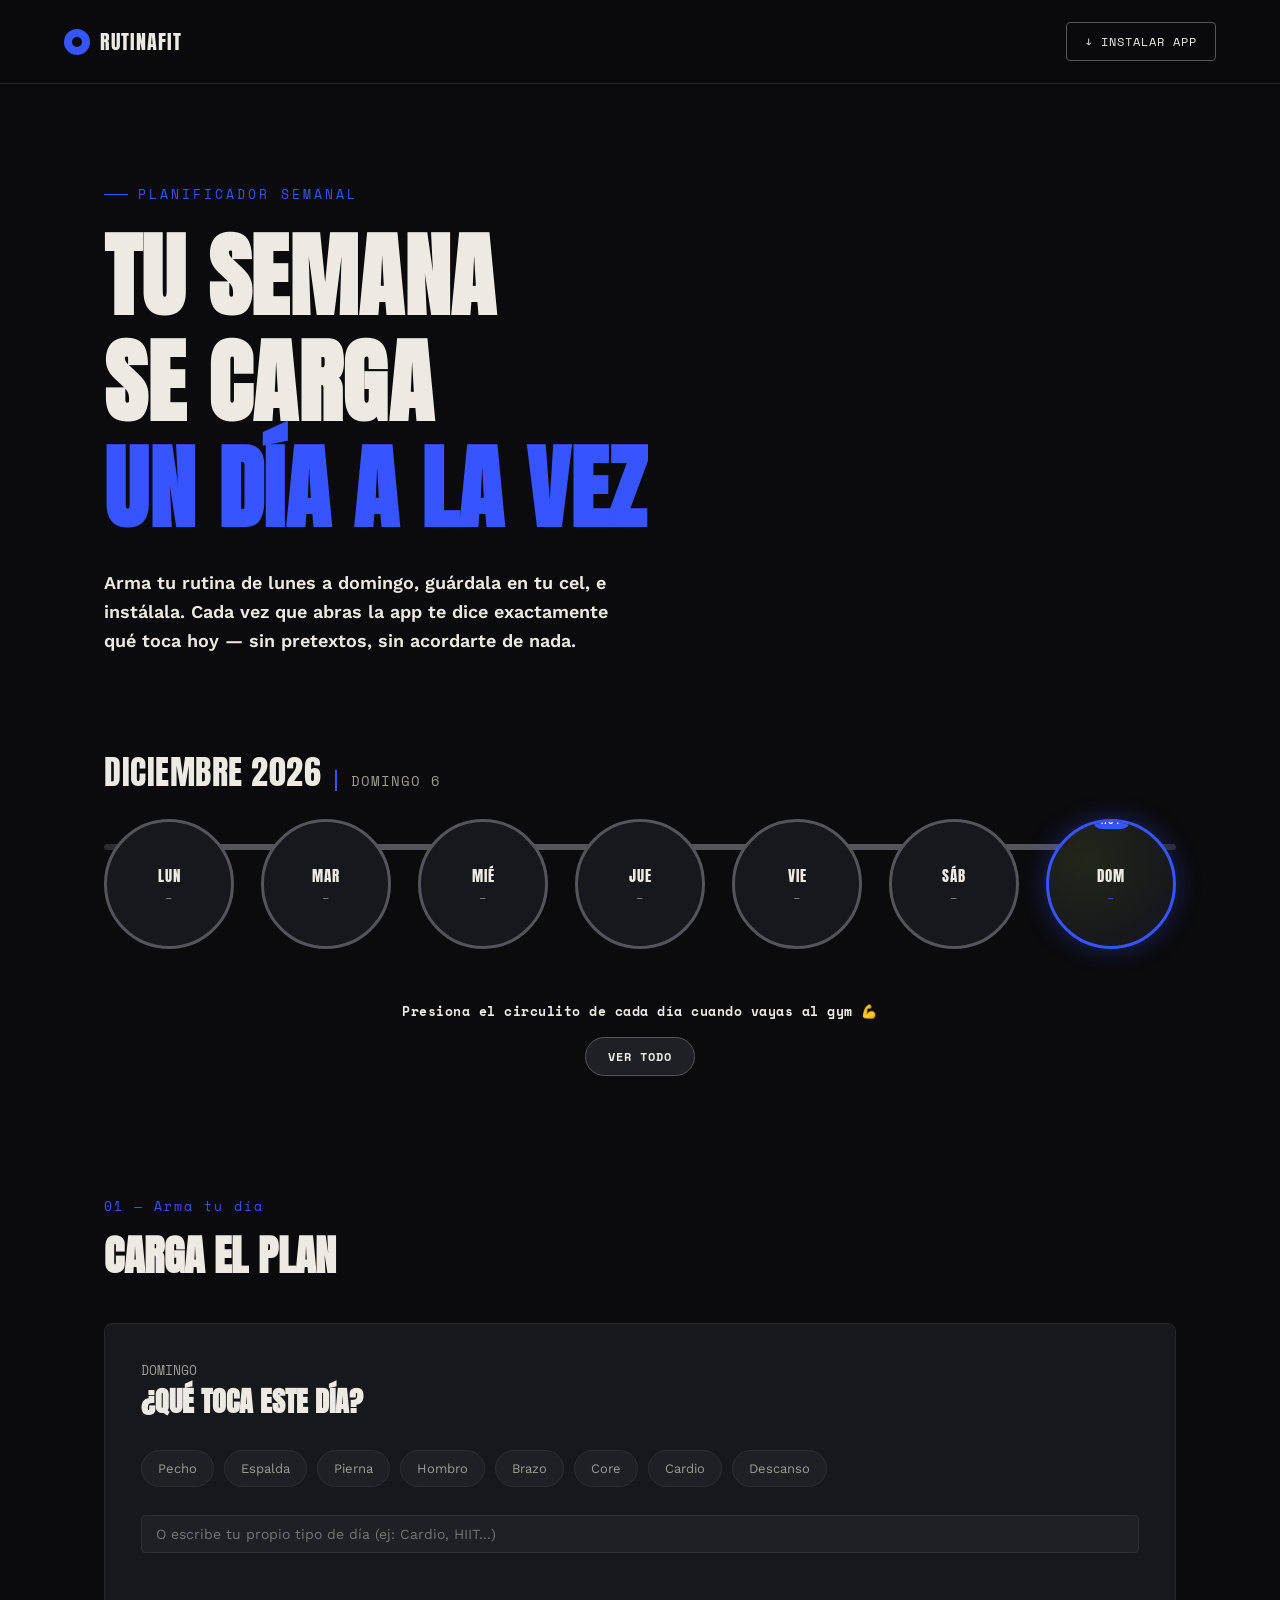
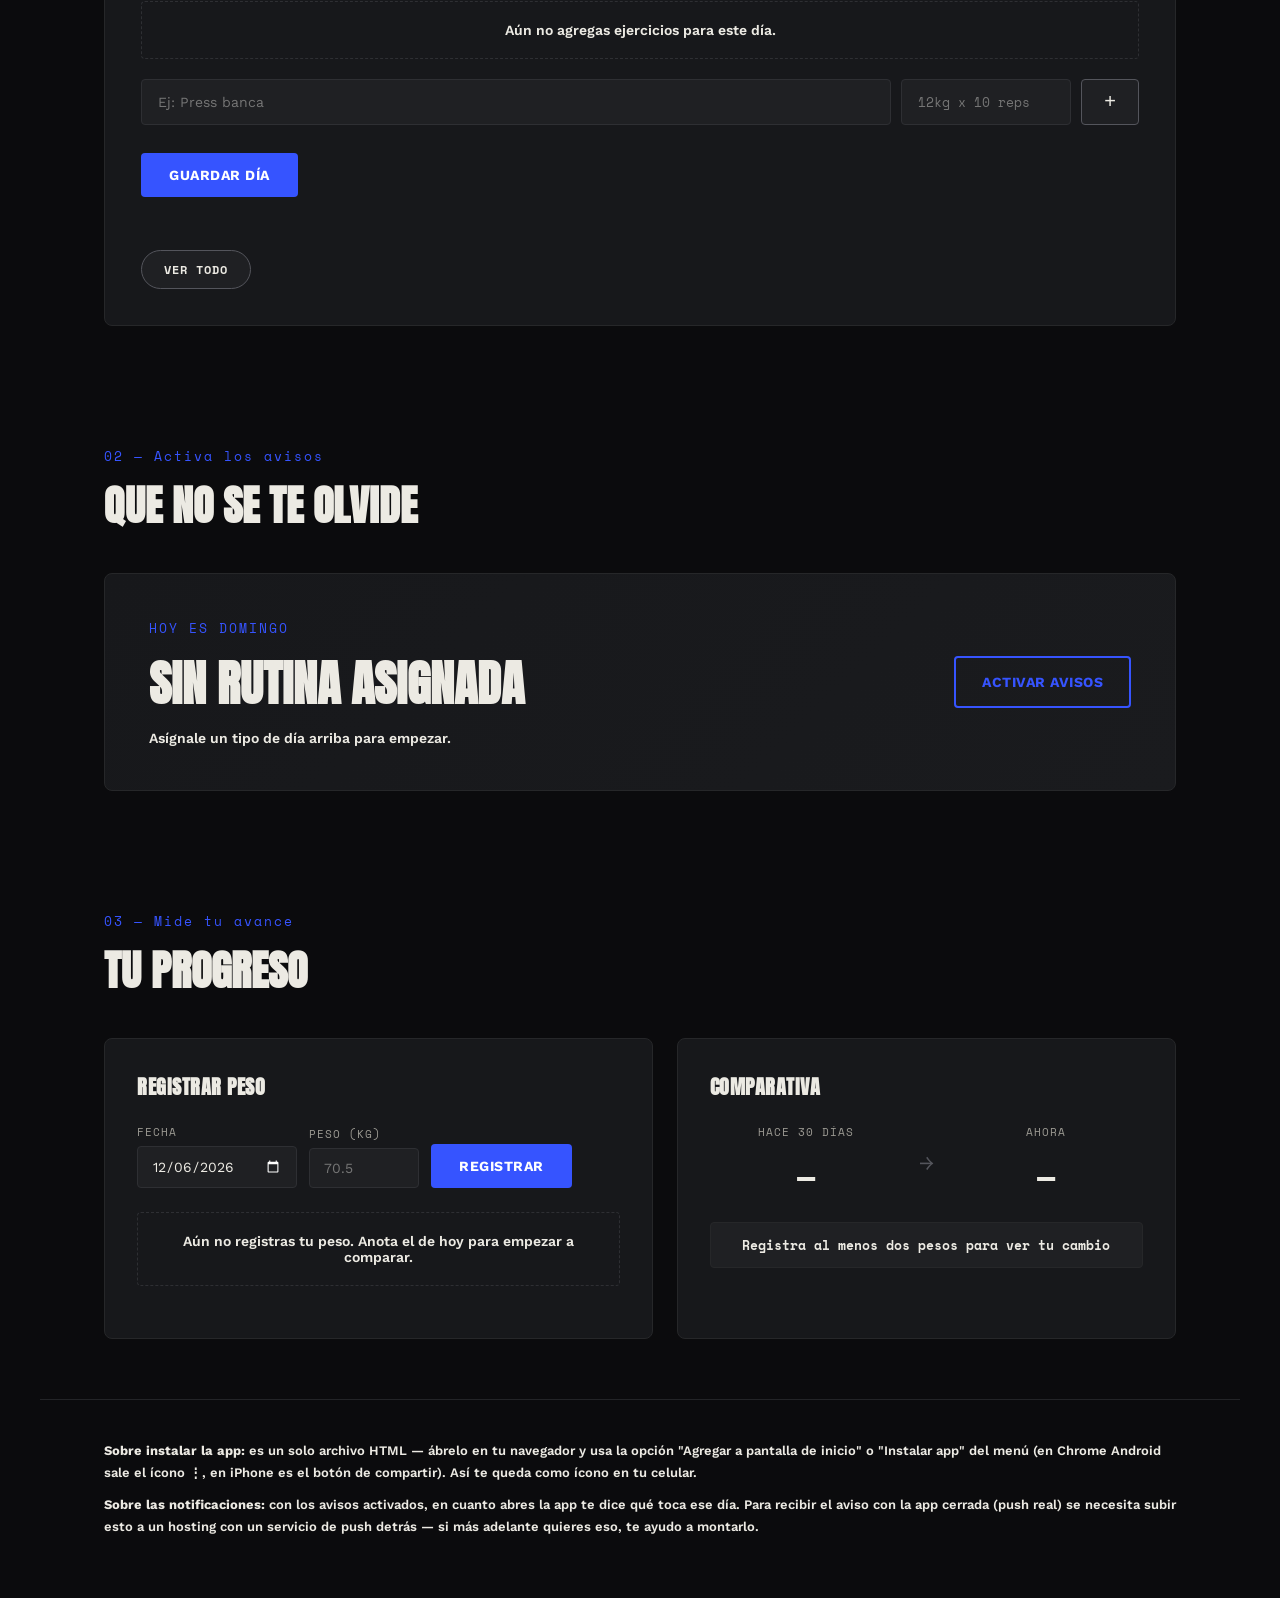
==== commit d1c0c55e: "Update rutinafit.html" ====
--- a/rutinafit.html
+++ b/rutinafit.html
@@ -8,6 +8,9 @@
 <meta name="apple-mobile-web-app-capable" content="yes">
 <meta name="apple-mobile-web-app-status-bar-style" content="black-translucent">
 <meta name="apple-mobile-web-app-title" content="RutinaFit">
+<link rel="manifest" href="manifest.json">
+<link rel="icon" href="icon-192.png">
+<link rel="apple-touch-icon" href="icon-192.png">
 <link rel="preconnect" href="https://fonts.googleapis.com">
 <link rel="preconnect" href="https://fonts.gstatic.com" crossorigin>
 <link href="https://fonts.googleapis.com/css2?family=Anton&family=Work+Sans:wght@400;500;600;700&family=Space+Mono:wght@400;700&display=swap" rel="stylesheet">
@@ -117,6 +120,8 @@
     position:relative;
     padding:8px;
     box-sizing:border-box;
+    overflow:hidden;
+    min-width:0;
   }
   .plate:hover{border-color:var(--volt);transform:translateY(-4px);}
   .plate.active{
@@ -810,6 +815,13 @@
   `;
 }
 
+function shortTag(tipo){
+  if(!tipo) return '—';
+  const parts = tipo.split(',').map(p => p.trim()).filter(Boolean);
+  if(parts.length > 1) return parts[0] + '...';
+  return tipo;
+}
+
 function renderPlates(){
   const row = document.getElementById('platesRow');
   row.innerHTML = "";
@@ -830,7 +842,7 @@
     plate.innerHTML = `
       <div class="check-btn" data-date="${plateDateStr}" title="${isAttended ? 'Marcado como asistido' : 'Marcar asistencia'}">✓</div>
       <div class="day-abbr">${DIAS_ABBR[i]}</div>
-      <div class="day-tag">${tipo ? tipo : '—'}</div>
+      <div class="day-tag" title="${tipo ? tipo : ''}">${shortTag(tipo)}</div>
       <div class="note-btn" data-day-index="${i}" title="Ingresar nota">✎</div>
     `;
     plate.addEventListener('click', (e) => {
@@ -1498,6 +1510,15 @@
 renderHoy();
 updateNotifBtn();
 maybeNotifyToday();
+
+// Registrar service worker (necesario para que Chrome permita instalar la app)
+if ('serviceWorker' in navigator) {
+  window.addEventListener('load', () => {
+    navigator.serviceWorker.register('./sw.js').catch(err => {
+      console.log('Error registrando el service worker:', err);
+    });
+  });
+}
 </script>
 
 </body>
